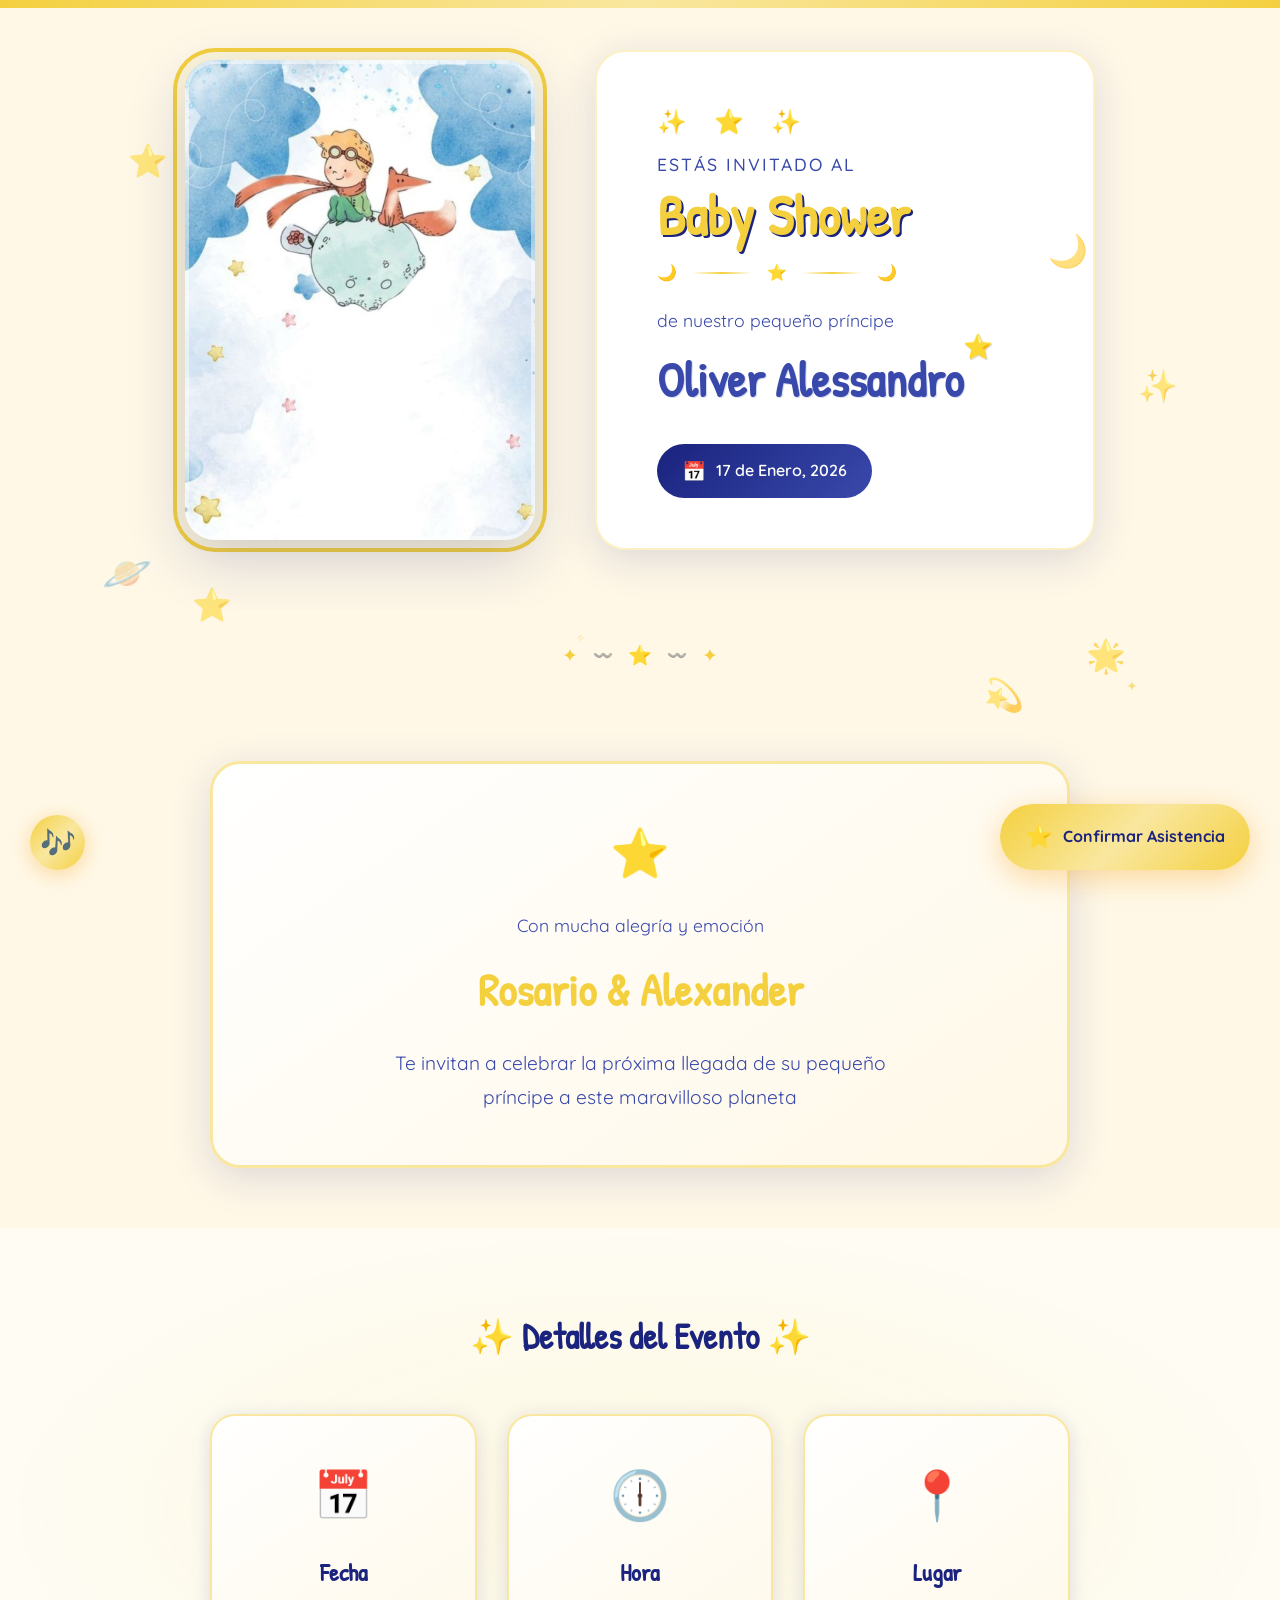
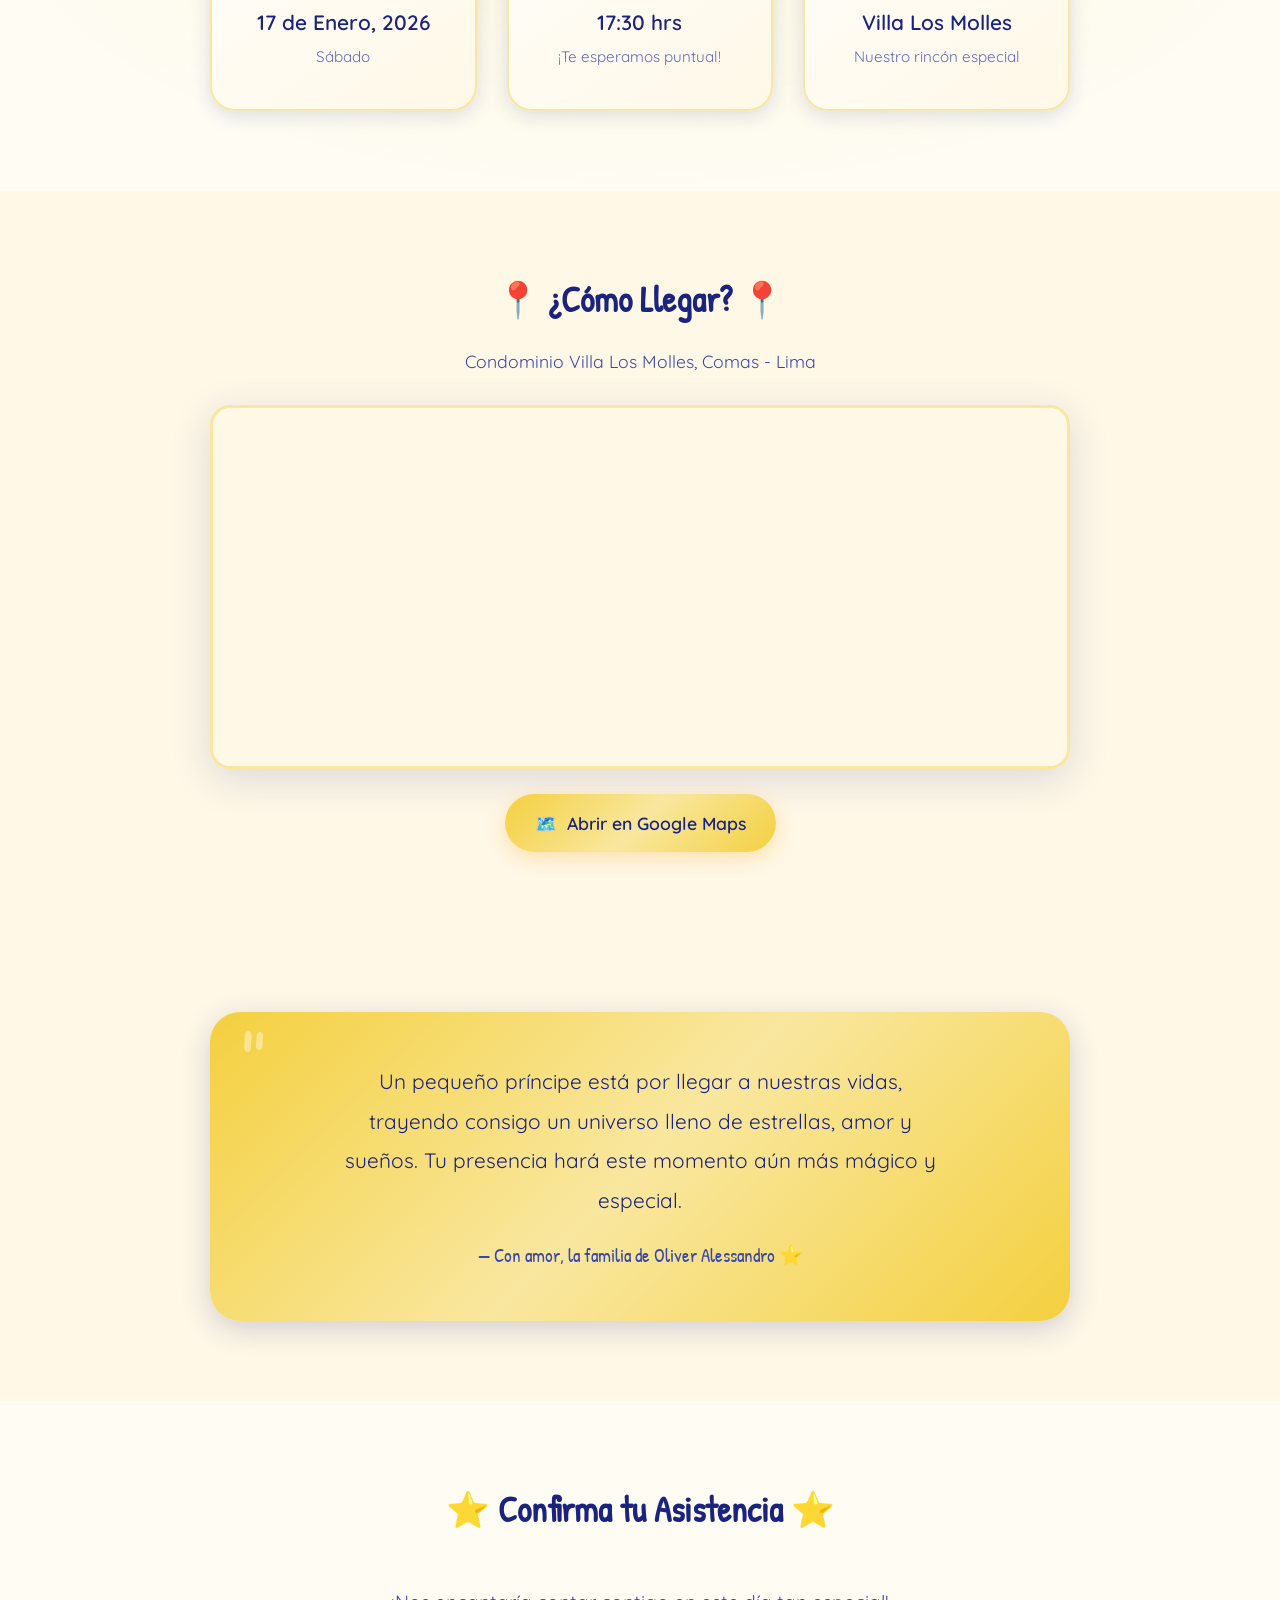
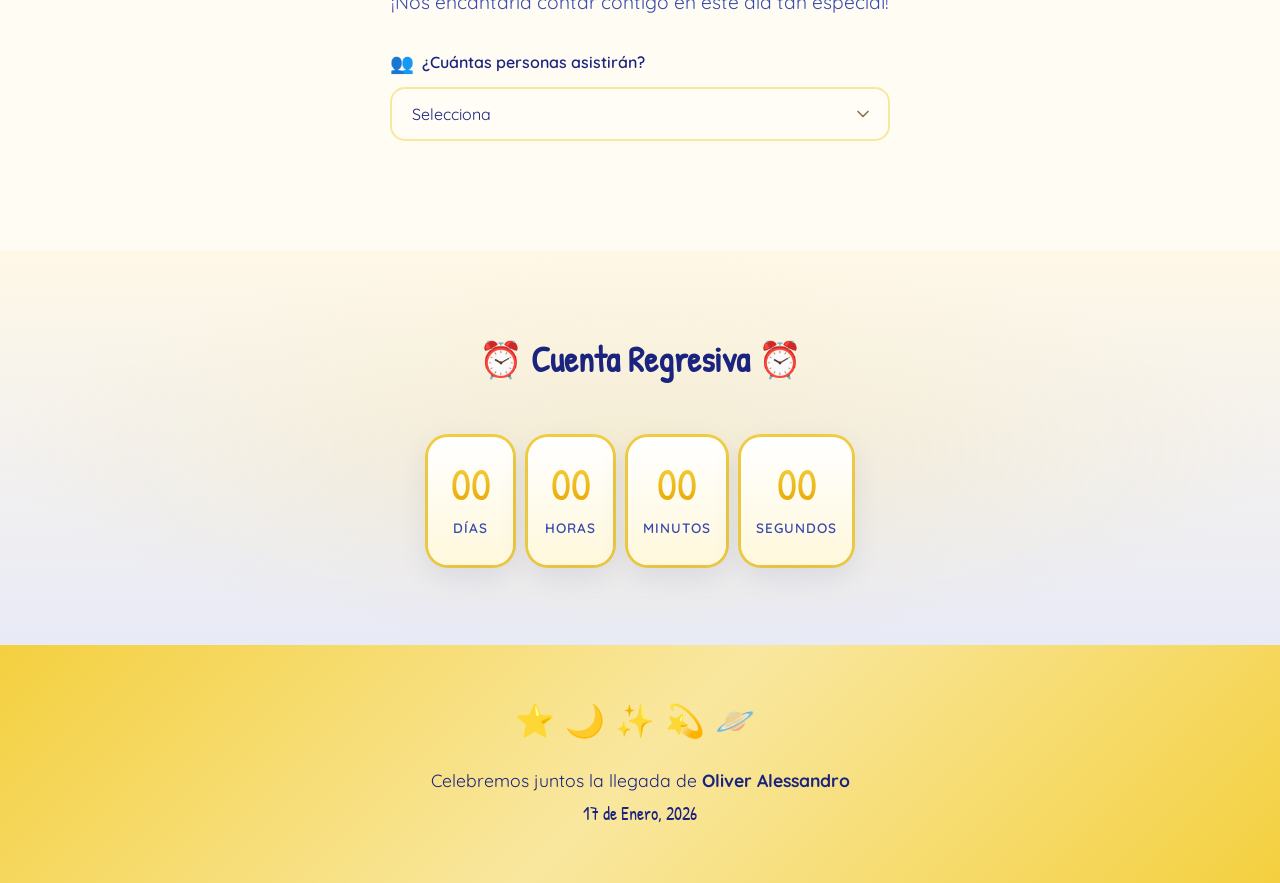
==== index.html @ 0c90150b "add" ====
<!DOCTYPE html>
<html lang="es">

<head>
    <meta charset="UTF-8">
    <meta name="viewport" content="width=device-width, initial-scale=1.0">
    <title>Baby Shower de Oliver Alessandro ⭐</title>
    <meta name="description"
        content="Invitación al Baby Shower de Oliver Alessandro - Celebremos juntos la llegada de nuestro pequeño príncipe">
    <link rel="preconnect" href="https://fonts.googleapis.com">
    <link rel="preconnect" href="https://fonts.gstatic.com" crossorigin>
    <link
        href="https://fonts.googleapis.com/css2?family=Patrick+Hand&family=Quicksand:wght@400;500;600;700&display=swap"
        rel="stylesheet">
    <link rel="stylesheet" href="styles.css">
</head>

<body>
    <!-- Animated Stars Background -->
    <div class="stars-background">
        <div class="star star-1">✦</div>
        <div class="star star-2">✧</div>
        <div class="star star-3">✦</div>
        <div class="star star-4">★</div>
        <div class="star star-5">✦</div>
        <div class="star star-6">✧</div>
        <div class="star star-7">★</div>
        <div class="star star-8">✦</div>
        <div class="star star-9">✧</div>
        <div class="star star-10">★</div>
        <div class="star star-11">✦</div>
        <div class="star star-12">✧</div>
    </div>

    <!-- Floating Elements -->
    <div class="floating-elements">
        <div class="bee bee-1">⭐</div>
        <div class="bee bee-2">✨</div>
        <div class="bee bee-3">⭐</div>
        <div class="honey-pot honey-1">🌙</div>
        <div class="honey-pot honey-2">💫</div>
        <div class="balloon balloon-1">🪐</div>
        <div class="balloon balloon-2">🌟</div>
    </div>

    <!-- Floating RSVP Button -->
    <a href="#rsvp" class="floating-rsvp-btn" id="floating-rsvp-btn">
        <span class="floating-btn-icon">⭐</span>
        <span class="floating-btn-text">Confirmar Asistencia</span>
    </a>

    <!-- Hidden YouTube Player (only audio) -->
    <div id="youtube-player-container"
        style="position: absolute; top: -9999px; left: -9999px; width: 1px; height: 1px; overflow: hidden;">
        <div id="youtube-player"></div>
    </div>

    <!-- Music Toggle Button -->
    <button class="music-toggle-btn" id="music-toggle-btn" title="Activar música">
        <span class="music-icon" id="music-icon">🎶</span>
    </button>

    <!-- Hero Section -->
    <section class="hero">
        <div class="hero-wrapper">
            <!-- Image Card -->
            <div class="hero-image-card">
                <img src="images/principito.jpg" alt="El Principito" class="hero-image">
                <div class="image-frame"></div>
            </div>

            <!-- Content Card -->
            <div class="hero-content-card">
                <div class="stars-decoration">✨ ⭐ ✨</div>
                <p class="subtitle animate-fade-in">Estás invitado al</p>
                <h1 class="title animate-bounce-in">Baby Shower</h1>
                <div class="divider-stars">
                    <span>🌙</span>
                    <span class="divider-line"></span>
                    <span>⭐</span>
                    <span class="divider-line"></span>
                    <span>🌙</span>
                </div>
                <p class="baby-name animate-fade-in-delay">de nuestro pequeño príncipe</p>
                <h2 class="name animate-scale-in">Oliver Alessandro</h2>
                <div class="hero-date">
                    <span class="date-icon">📅</span>
                    <span>17 de Enero, 2026</span>
                </div>
            </div>
        </div>
    </section>

    <!-- Section Divider -->
    <div class="section-divider">
        <span class="divider-star">✦</span>
        <span class="divider-wave">〰️</span>
        <span class="divider-star">⭐</span>
        <span class="divider-wave">〰️</span>
        <span class="divider-star">✦</span>
    </div>

    <!-- Parents Section -->
    <section class="parents-section">
        <div class="container">
            <div class="parents-card">
                <div class="heart-decoration">⭐</div>
                <p class="parents-intro">Con mucha alegría y emoción</p>
                <h3 class="parents-names">Rosario & Alexander</h3>
                <p class="parents-message">Te invitan a celebrar la próxima llegada de su pequeño príncipe a este
                    maravilloso planeta</p>
            </div>
        </div>
    </section>

    <!-- Event Details -->
    <section class="details-section">
        <div class="container">
            <h3 class="section-title">✨ Detalles del Evento ✨</h3>

            <div class="details-grid">
                <div class="detail-card">
                    <div class="detail-icon">📅</div>
                    <h4>Fecha</h4>
                    <p class="detail-main">17 de Enero, 2026</p>
                    <p class="detail-sub">Sábado</p>
                </div>

                <div class="detail-card">
                    <div class="detail-icon">🕕</div>
                    <h4>Hora</h4>
                    <p class="detail-main">17:30 hrs</p>
                    <p class="detail-sub">¡Te esperamos puntual!</p>
                </div>

                <div class="detail-card">
                    <div class="detail-icon">📍</div>
                    <h4>Lugar</h4>
                    <p class="detail-main">Villa Los Molles</p>
                    <p class="detail-sub">Nuestro rincón especial</p>
                </div>
            </div>
        </div>
    </section>

    <!-- Map Section -->
    <section class="map-section">
        <div class="container">
            <h3 class="section-title">📍 ¿Cómo Llegar? 📍</h3>
            <p class="map-description">Condominio Villa Los Molles, Comas - Lima</p>

            <div class="map-container">
                <iframe
                    src="https://www.google.com/maps/embed?pb=!1m18!1m12!1m3!1d3903.6247884452537!2d-77.0593746!3d-11.9311794!2m3!1f0!2f0!3f0!3m2!1i1024!2i768!4f13.1!3m3!1m2!1s0x9105d1caf5147409%3A0xd71209c2b286b2a0!2sCondominios%20Villa%20Los%20Molles!5e0!3m2!1ses!2spe!4v1765329430907!5m2!1ses!2spe"
                    width="100%" height="350" style="border:0; border-radius: 20px;" allowfullscreen="" loading="lazy"
                    referrerpolicy="no-referrer-when-downgrade">
                </iframe>
            </div>

            <a href="https://maps.app.goo.gl/wxw7GbmUBWxivRwc8" target="_blank" class="map-btn">
                <span>🗺️</span> Abrir en Google Maps
            </a>
        </div>
    </section>

    <!-- Message Section -->
    <section class="message-section">
        <div class="container">
            <div class="message-card">
                <div class="quote-mark">"</div>
                <p class="message-text">
                    Un pequeño príncipe está por llegar a nuestras vidas,
                    trayendo consigo un universo lleno de estrellas, amor y sueños.
                    Tu presencia hará este momento aún más mágico y especial.
                </p>
                <p class="message-signature">— Con amor, la familia de Oliver Alessandro ⭐</p>
            </div>
        </div>
    </section>

    <!-- RSVP Section -->
    <section class="rsvp-section" id="rsvp">
        <div class="container">
            <h3 class="section-title">⭐ Confirma tu Asistencia ⭐</h3>
            <p class="rsvp-text">¡Nos encantaría contar contigo en este día tan especial!</p>

            <!-- RSVP Form -->
            <form id="rsvp-form" class="rsvp-form">
                <!-- Step 1: Select number of guests -->
                <div id="step-1" class="form-step">
                    <div class="form-group">
                        <label for="guest-count">
                            <span class="label-icon">👥</span>
                            ¿Cuántas personas asistirán?
                        </label>
                        <select id="guest-count" name="invitados" required>
                            <option value="">Selecciona</option>
                            <option value="1">1 persona</option>
                            <option value="2">2 personas</option>
                            <option value="3">3 personas</option>
                            <option value="4">4 personas</option>
                            <option value="5">5 personas</option>
                        </select>
                    </div>
                </div>

                <!-- Step 2: Guest details (generated dynamically) -->
                <div id="step-2" class="form-step" style="display: none;">
                    <div class="guests-header">
                        <span class="label-icon">📝</span>
                        <span>Datos de los invitados</span>
                    </div>
                    <div id="guests-container" class="guests-container">
                        <!-- Guest rows will be generated here -->
                    </div>

                    <div class="form-group phone-general">
                        <label for="guest-phone">
                            <span class="label-icon">📱</span>
                            Teléfono de contacto
                        </label>
                        <input type="tel" id="guest-phone" name="telefono" placeholder="987 654 321" required>
                    </div>
                </div>

                <button type="submit" class="submit-btn" id="submit-btn" style="display: none;">
                    <span class="btn-icon">⭐</span>
                    Confirmar Asistencia
                </button>

                <div id="form-message" class="form-message"></div>

                <!-- Calendar Download Button (hidden initially) -->
                <div id="calendar-section" class="calendar-section" style="display: none;">
                    <p class="calendar-text">📅 ¡Añade el evento a tu calendario!</p>
                    <div class="calendar-buttons">
                        <a href="https://calendar.google.com/calendar/render?action=TEMPLATE&text=Baby%20Shower%20de%20Oliver%20Alessandro&dates=20260117T173000/20260117T213000&details=No%20olvides%20el%20Baby%20Shower%20de%20Oliver%20Alessandro!&location=Condominios%20Villa%20Los%20Molles%2C%20Comas%2C%20Lima"
                            target="_blank" class="calendar-btn google-cal-btn">
                            <span>📱</span> Agregar a Google Calendar
                        </a>
                        <button type="button" class="calendar-btn download-ics-btn" id="download-calendar-btn">
                            <span>🗓️</span> Descargar .ics (iPhone/Outlook)
                        </button>
                    </div>
                </div>
            </form>
        </div>
    </section>

    <!-- Countdown Section -->
    <section class="countdown-section">
        <div class="container">
            <h3 class="section-title">⏰ Cuenta Regresiva ⏰</h3>
            <div class="countdown" id="countdown">
                <div class="countdown-item">
                    <span class="countdown-number" id="days">00</span>
                    <span class="countdown-label">Días</span>
                </div>
                <div class="countdown-item">
                    <span class="countdown-number" id="hours">00</span>
                    <span class="countdown-label">Horas</span>
                </div>
                <div class="countdown-item">
                    <span class="countdown-number" id="minutes">00</span>
                    <span class="countdown-label">Minutos</span>
                </div>
                <div class="countdown-item">
                    <span class="countdown-number" id="seconds">00</span>
                    <span class="countdown-label">Segundos</span>
                </div>
            </div>
        </div>
    </section>

    <!-- Footer -->
    <footer class="footer">
        <div class="footer-decoration">⭐🌙✨💫🪐</div>
        <p>Celebremos juntos la llegada de <strong>Oliver Alessandro</strong></p>
        <p class="footer-date">17 de Enero, 2026</p>
    </footer>

    <script src="script.js"></script>
</body>

</html>
---- styles.css ----
/* ===== CSS Variables - The Little Prince Theme ===== */
:root {
    /* Primary Colors - Starry Night & Gold */
    --star-gold: #F4D03F;
    --star-light: #F9E79F;
    --night-blue: #1A237E;
    --prince-blue: #3949AB;
    --sky-blue: #5C6BC0;
    --rose-pink: #E91E63;

    /* Background & Neutral Colors */
    --cream: #FFF8E7;
    --cream-light: #FFFDF5;
    --warm-white: #FEFCF3;
    --night-dark: #0D1442;
    --soft-navy: #283593;

    /* Text Colors */
    --text-dark: #1A237E;
    --text-soft: #3949AB;
    --text-light: #5C6BC0;

    /* Gradients */
    --starry-gradient: linear-gradient(135deg, #F4D03F 0%, #F9E79F 50%, #F4D03F 100%);
    --night-gradient: linear-gradient(180deg, #1A237E 0%, #283593 50%, #3949AB 100%);
    --card-gradient: linear-gradient(145deg, #FFFFFF 0%, #FFF8E7 100%);

    /* Shadows */
    --shadow-soft: 0 4px 20px rgba(26, 35, 126, 0.15);
    --shadow-medium: 0 8px 30px rgba(26, 35, 126, 0.2);
    --shadow-card: 0 10px 40px rgba(26, 35, 126, 0.15);

    /* Fonts */
    --font-display: 'Patrick Hand', cursive;
    --font-body: 'Quicksand', sans-serif;
}

/* ===== Reset & Base ===== */
* {
    margin: 0;
    padding: 0;
    box-sizing: border-box;
}

html {
    scroll-behavior: smooth;
    background: #FFF8E7;
    overscroll-behavior: none;
}

body {
    font-family: var(--font-body);
    background: #FFF8E7;
    color: var(--text-dark);
    line-height: 1.6;
    overflow-x: hidden;
    margin: 0;
    padding: 0;
    min-height: 100vh;
}

.container {
    max-width: 900px;
    margin: 0 auto;
    padding: 0 20px;
}

/* ===== Animated Stars Background ===== */
.stars-background {
    position: fixed;
    top: 0;
    left: 0;
    width: 100%;
    height: 100%;
    pointer-events: none;
    z-index: 0;
    overflow: hidden;
}

.star {
    position: absolute;
    color: var(--star-gold);
    opacity: 0.6;
    animation: twinkle 3s ease-in-out infinite;
}

.star-1 {
    top: 5%;
    left: 10%;
    font-size: 1rem;
    animation-delay: 0s;
}

.star-2 {
    top: 15%;
    left: 85%;
    font-size: 0.8rem;
    animation-delay: 0.5s;
}

.star-3 {
    top: 25%;
    left: 5%;
    font-size: 1.2rem;
    animation-delay: 1s;
}

.star-4 {
    top: 35%;
    left: 92%;
    font-size: 0.9rem;
    animation-delay: 1.5s;
}

.star-5 {
    top: 45%;
    left: 3%;
    font-size: 1rem;
    animation-delay: 2s;
}

.star-6 {
    top: 55%;
    left: 95%;
    font-size: 0.7rem;
    animation-delay: 0.3s;
}

.star-7 {
    top: 65%;
    left: 8%;
    font-size: 1.1rem;
    animation-delay: 0.8s;
}

.star-8 {
    top: 75%;
    left: 88%;
    font-size: 0.9rem;
    animation-delay: 1.2s;
}

.star-9 {
    top: 82%;
    left: 12%;
    font-size: 0.8rem;
    animation-delay: 1.7s;
}

.star-10 {
    top: 90%;
    left: 90%;
    font-size: 1rem;
    animation-delay: 2.2s;
}

.star-11 {
    top: 20%;
    left: 50%;
    font-size: 0.6rem;
    animation-delay: 0.7s;
}

.star-12 {
    top: 70%;
    left: 45%;
    font-size: 0.7rem;
    animation-delay: 1.4s;
}

@keyframes twinkle {

    0%,
    100% {
        opacity: 0.3;
        transform: scale(1);
    }

    50% {
        opacity: 1;
        transform: scale(1.3);
    }
}

/* ===== Section Dividers ===== */
.section-divider {
    display: flex;
    align-items: center;
    justify-content: center;
    gap: 15px;
    padding: 30px 0;
    background: #FFF8E7;
}

.divider-star {
    color: var(--star-gold);
    font-size: 1.2rem;
    animation: pulse 2s ease-in-out infinite;
}

.divider-wave {
    color: var(--sky-light);
    font-size: 1rem;
    opacity: 0.5;
}

/* ===== Floating Elements ===== */
.floating-elements {
    position: fixed;
    top: 0;
    left: 0;
    width: 100%;
    height: 100%;
    pointer-events: none;
    z-index: 1;
    overflow: hidden;
}

/* ===== Floating RSVP Button ===== */
.floating-rsvp-btn {
    position: fixed;
    bottom: 30px;
    right: 30px;
    display: flex;
    align-items: center;
    gap: 10px;
    background: var(--starry-gradient);
    color: var(--text-dark);
    padding: 15px 25px;
    border-radius: 50px;
    font-family: var(--font-body);
    font-size: 1rem;
    font-weight: 700;
    text-decoration: none;
    box-shadow: 0 8px 30px rgba(245, 166, 35, 0.4);
    z-index: 1000;
    transition: all 0.4s cubic-bezier(0.175, 0.885, 0.32, 1.275);
    animation: pulse-btn 2s ease-in-out infinite;
}

.floating-rsvp-btn:hover {
    transform: scale(1.05);
    box-shadow: 0 12px 40px rgba(245, 166, 35, 0.5);
}

.floating-rsvp-btn.hidden {
    opacity: 0;
    transform: translateY(100px);
    pointer-events: none;
}

.floating-btn-icon {
    font-size: 1.4rem;
    animation: wiggle-icon 2s ease-in-out infinite;
}

.floating-btn-text {
    white-space: nowrap;
}

@keyframes pulse-btn {

    0%,
    100% {
        box-shadow: 0 8px 30px rgba(245, 166, 35, 0.4);
    }

    50% {
        box-shadow: 0 8px 40px rgba(245, 166, 35, 0.6), 0 0 20px rgba(255, 217, 61, 0.3);
    }
}

@keyframes wiggle-icon {

    0%,
    100% {
        transform: rotate(-10deg);
    }

    50% {
        transform: rotate(10deg);
    }
}

@media (max-width: 480px) {
    .floating-rsvp-btn {
        bottom: 20px;
        right: 20px;
        padding: 12px 20px;
        font-size: 0.9rem;
    }

    .floating-btn-icon {
        font-size: 1.2rem;
    }
}

/* ===== Spotify Embedded Player ===== */
.spotify-container {
    position: fixed;
    bottom: 95px;
    left: 30px;
    z-index: 999;
    border-radius: 12px;
    overflow: hidden;
    box-shadow: 0 8px 30px rgba(0, 0, 0, 0.3);
    opacity: 0;
    transform: translateY(20px) scale(0.9);
    pointer-events: none;
    transition: all 0.3s cubic-bezier(0.175, 0.885, 0.32, 1.275);
}

.spotify-container.visible {
    opacity: 1;
    transform: translateY(0) scale(1);
    pointer-events: auto;
}

.spotify-container iframe {
    display: block;
    border-radius: 12px;
}

@media (max-width: 480px) {
    .spotify-container {
        bottom: 75px;
        left: 20px;
    }

    .spotify-container iframe {
        width: 260px;
        height: 80px;
    }
}

/* ===== Music Toggle Button ===== */
.music-toggle-btn {
    position: fixed;
    bottom: 30px;
    left: 30px;
    width: 55px;
    height: 55px;
    border-radius: 50%;
    background: var(--starry-gradient);
    border: none;
    cursor: pointer;
    z-index: 1000;
    display: flex;
    align-items: center;
    justify-content: center;
    box-shadow: 0 4px 20px rgba(245, 166, 35, 0.4);
    transition: all 0.3s ease;
}

.music-toggle-btn:hover {
    transform: scale(1.1);
    box-shadow: 0 6px 25px rgba(245, 166, 35, 0.5);
}

.music-toggle-btn.playing {
    animation: pulse-music 1s ease-in-out infinite;
}

.music-icon {
    font-size: 1.8rem;
}

@keyframes pulse-music {

    0%,
    100% {
        transform: scale(1);
    }

    50% {
        transform: scale(1.1);
    }
}

@media (max-width: 480px) {
    .music-toggle-btn {
        bottom: 20px;
        left: 20px;
        width: 45px;
        height: 45px;
    }

    .music-icon {
        font-size: 1.5rem;
    }
}

.bee,
.honey-pot,
.balloon {
    position: absolute;
    font-size: 2rem;
    opacity: 0.6;
    animation-timing-function: ease-in-out;
    animation-iteration-count: infinite;
}

.bee-1 {
    top: 15%;
    left: 10%;
    animation: float-bee 8s infinite;
}

.bee-2 {
    top: 40%;
    right: 8%;
    animation: float-bee 10s infinite 2s;
}

.bee-3 {
    bottom: 30%;
    left: 15%;
    animation: float-bee 12s infinite 4s;
}

.honey-1 {
    top: 25%;
    right: 15%;
    animation: float-gentle 6s infinite;
}

.honey-2 {
    bottom: 20%;
    right: 20%;
    animation: float-gentle 8s infinite 3s;
}

.balloon-1 {
    top: 60%;
    left: 8%;
    font-size: 2.5rem;
    animation: float-up 15s infinite;
}

.balloon-2 {
    top: 70%;
    right: 12%;
    font-size: 2rem;
    animation: float-up 18s infinite 5s;
}

@keyframes float-bee {

    0%,
    100% {
        transform: translate(0, 0) rotate(0deg);
    }

    25% {
        transform: translate(30px, -20px) rotate(10deg);
    }

    50% {
        transform: translate(60px, 0) rotate(0deg);
    }

    75% {
        transform: translate(30px, 20px) rotate(-10deg);
    }
}

@keyframes float-gentle {

    0%,
    100% {
        transform: translateY(0) rotate(-5deg);
    }

    50% {
        transform: translateY(-15px) rotate(5deg);
    }
}

@keyframes float-up {

    0%,
    100% {
        transform: translateY(0);
        opacity: 0.6;
    }

    50% {
        transform: translateY(-30px);
        opacity: 0.8;
    }
}

/* ===== Hero Section ===== */
.hero {
    min-height: auto;
    display: flex;
    flex-direction: column;
    align-items: center;
    justify-content: center;
    text-align: center;
    position: relative;
    background: #FFF8E7;
    padding: 50px 20px 60px;
    overflow: hidden;
}

.hero::before {
    content: '';
    position: absolute;
    top: 0;
    left: 0;
    right: 0;
    height: 8px;
    background: var(--starry-gradient);
}

.hero-wrapper {
    display: flex;
    flex-direction: column;
    align-items: center;
    gap: 40px;
    max-width: 1200px;
    width: 100%;
}

/* Image Card */
.hero-image-card {
    position: relative;
    width: 280px;
    height: 380px;
    border-radius: 30px;
    overflow: hidden;
    box-shadow:
        0 20px 60px rgba(26, 35, 126, 0.2),
        0 0 0 8px rgba(255, 255, 255, 0.8),
        0 0 0 12px var(--star-gold);
    animation: floatCard 4s ease-in-out infinite;
}

.hero-image {
    width: 100%;
    height: 100%;
    object-fit: cover;
    object-position: top center;
}

.image-frame {
    position: absolute;
    inset: 0;
    border: 4px solid rgba(255, 255, 255, 0.5);
    border-radius: 30px;
    pointer-events: none;
}

@keyframes floatCard {

    0%,
    100% {
        transform: translateY(0) rotate(-2deg);
    }

    50% {
        transform: translateY(-15px) rotate(2deg);
    }
}

/* Content Card */
.hero-content-card {
    background: rgba(255, 255, 255, 1);
    border-radius: 30px;
    padding: 40px 50px;
    box-shadow: var(--shadow-card);
    position: relative;
    max-width: 500px;
    border: 2px solid rgba(244, 208, 63, 0.3);
}

.stars-decoration {
    font-size: 1.5rem;
    margin-bottom: 10px;
    letter-spacing: 10px;
}

.divider-stars {
    display: flex;
    align-items: center;
    justify-content: center;
    gap: 15px;
    margin: 15px 0 20px;
}

.divider-line {
    width: 60px;
    height: 2px;
    background: linear-gradient(90deg, transparent, var(--star-gold), transparent);
}

.hero-date {
    display: inline-flex;
    align-items: center;
    gap: 10px;
    margin-top: 25px;
    padding: 12px 25px;
    background: linear-gradient(135deg, var(--night-blue) 0%, var(--prince-blue) 100%);
    color: white;
    border-radius: 50px;
    font-size: 1rem;
    font-weight: 600;
}

.date-icon {
    font-size: 1.2rem;
}

/* Scroll Indicator */
.scroll-indicator {
    position: absolute;
    bottom: 30px;
    left: 50%;
    transform: translateX(-50%);
    display: flex;
    flex-direction: column;
    align-items: center;
    gap: 8px;
    color: var(--text-light);
    font-size: 0.85rem;
    opacity: 0.7;
    animation: fadeInUp 1s ease 1s both;
}

.scroll-arrow {
    font-size: 1.5rem;
    animation: bounceDown 1.5s ease-in-out infinite;
}

@keyframes bounceDown {

    0%,
    100% {
        transform: translateY(0);
    }

    50% {
        transform: translateY(8px);
    }
}

@keyframes fadeInUp {
    from {
        opacity: 0;
        transform: translateX(-50%) translateY(20px);
    }

    to {
        opacity: 0.7;
        transform: translateX(-50%) translateY(0);
    }
}

/* Desktop layout */
@media (min-width: 900px) {
    .hero-wrapper {
        flex-direction: row;
        justify-content: center;
        gap: 60px;
    }

    .hero-image-card {
        width: 350px;
        height: 480px;
    }

    .hero-content-card {
        text-align: left;
        padding: 50px 60px;
    }

    .stars-decoration,
    .divider-stars {
        justify-content: flex-start;
    }
}

/* Mobile spacing fix */
@media (max-width: 899px) {
    .hero {
        padding: 40px 15px 50px;
    }

    .hero-wrapper {
        gap: 30px;
    }

    .hero-image-card {
        width: 240px;
        height: 320px;
    }

    .hero-content-card {
        padding: 30px 25px;
    }

    .parents-section {
        padding: 50px 15px;
    }
}

.subtitle {
    font-family: var(--font-body);
    font-size: 1.1rem;
    color: var(--text-soft);
    margin-bottom: 5px;
    font-weight: 500;
    letter-spacing: 2px;
    text-transform: uppercase;
}

.title {
    font-family: var(--font-display);
    font-size: 3.5rem;
    color: var(--star-gold);
    text-shadow: 2px 2px 0 var(--night-blue);
    margin-bottom: 10px;
    line-height: 1.1;
}

.baby-name {
    font-family: var(--font-body);
    font-size: 1.1rem;
    color: var(--text-soft);
    margin-bottom: 8px;
}

.name {
    font-family: var(--font-display);
    font-size: 3rem;
    color: var(--prince-blue);
    text-shadow: 1px 1px 0 rgba(57, 73, 171, 0.2);
    position: relative;
    display: inline-block;
}

.name::after {
    content: '⭐';
    position: absolute;
    top: -15px;
    right: -30px;
    font-size: 1.5rem;
    animation: wiggle 3s ease-in-out infinite;
}

@keyframes wiggle {

    0%,
    100% {
        transform: rotate(-5deg);
    }

    50% {
        transform: rotate(5deg);
    }
}

/* ===== Animations ===== */
.animate-fade-in {
    animation: fadeIn 1s ease-out forwards;
}

.animate-fade-in-delay {
    animation: fadeIn 1s ease-out 0.3s forwards;
    opacity: 0;
}

.animate-bounce-in {
    animation: bounceIn 1s ease-out forwards;
}

.animate-scale-in {
    animation: scaleIn 0.8s ease-out 0.5s forwards;
    opacity: 0;
    transform: scale(0.5);
}

@keyframes fadeIn {
    from {
        opacity: 0;
        transform: translateY(20px);
    }

    to {
        opacity: 1;
        transform: translateY(0);
    }
}

@keyframes bounceIn {
    0% {
        opacity: 0;
        transform: scale(0.3);
    }

    50% {
        transform: scale(1.05);
    }

    70% {
        transform: scale(0.9);
    }

    100% {
        opacity: 1;
        transform: scale(1);
    }
}

@keyframes scaleIn {
    from {
        opacity: 0;
        transform: scale(0.5);
    }

    to {
        opacity: 1;
        transform: scale(1);
    }
}

/* ===== Parents Section ===== */
.parents-section {
    padding: 60px 20px;
    background: #FFF8E7;
    position: relative;
}

.parents-card {
    background: var(--card-gradient);
    border-radius: 30px;
    padding: 50px 40px;
    text-align: center;
    box-shadow: var(--shadow-card);
    position: relative;
    border: 3px solid var(--star-light);
}

.heart-decoration {
    font-size: 3rem;
    margin-bottom: 20px;
    animation: pulse 2s ease-in-out infinite;
}

@keyframes pulse {

    0%,
    100% {
        transform: scale(1);
    }

    50% {
        transform: scale(1.1);
    }
}

.parents-intro {
    font-size: 1.1rem;
    color: var(--text-soft);
    margin-bottom: 15px;
}

.parents-names {
    font-family: var(--font-display);
    font-size: 2.8rem;
    color: var(--star-gold);
    margin-bottom: 20px;
}

.parents-message {
    font-size: 1.2rem;
    color: var(--text-soft);
    line-height: 1.8;
    max-width: 500px;
    margin: 0 auto;
}

/* ===== Details Section ===== */
.details-section {
    padding: 80px 20px;
    background:
        radial-gradient(ellipse at center, rgba(255, 217, 61, 0.1) 0%, transparent 70%),
        var(--warm-white);
}

.section-title {
    font-family: var(--font-display);
    font-size: 2.2rem;
    color: var(--text-dark);
    text-align: center;
    margin-bottom: 50px;
}

.details-grid {
    display: grid;
    grid-template-columns: repeat(auto-fit, minmax(250px, 1fr));
    gap: 30px;
}

.detail-card {
    background: var(--card-gradient);
    border-radius: 25px;
    padding: 40px 30px;
    text-align: center;
    box-shadow: var(--shadow-soft);
    border: 2px solid var(--star-light);
    transition: transform 0.3s ease, box-shadow 0.3s ease;
}

.detail-card:hover {
    transform: translateY(-5px);
    box-shadow: var(--shadow-medium);
}

.detail-icon {
    font-size: 3rem;
    margin-bottom: 20px;
}

.detail-card h4 {
    font-family: var(--font-display);
    font-size: 1.5rem;
    color: var(--night-blue);
    margin-bottom: 15px;
}

.detail-main {
    font-size: 1.3rem;
    font-weight: 600;
    color: var(--text-dark);
    margin-bottom: 5px;
}

.detail-sub {
    font-size: 0.95rem;
    color: var(--text-light);
}

/* ===== Map Section ===== */
.map-section {
    padding: 80px 20px;
    background: var(--cream);
}

.map-description {
    text-align: center;
    font-size: 1.1rem;
    color: var(--text-soft);
    margin-top: -30px;
    margin-bottom: 30px;
}

.map-container {
    border-radius: 20px;
    overflow: hidden;
    box-shadow: var(--shadow-card);
    border: 3px solid var(--star-light);
}

.map-btn {
    display: inline-flex;
    align-items: center;
    gap: 10px;
    margin-top: 25px;
    padding: 15px 30px;
    background: var(--starry-gradient);
    color: var(--text-dark);
    text-decoration: none;
    border-radius: 50px;
    font-family: var(--font-body);
    font-size: 1.1rem;
    font-weight: 600;
    box-shadow: 0 6px 20px rgba(245, 166, 35, 0.3);
    transition: all 0.3s ease;
}

.map-btn:hover {
    transform: translateY(-3px);
    box-shadow: 0 8px 25px rgba(245, 166, 35, 0.4);
}

.map-section .container {
    text-align: center;
}

/* ===== Message Section ===== */
.message-section {
    padding: 80px 20px;
    background: var(--cream);
}

.message-card {
    background: var(--starry-gradient);
    border-radius: 30px;
    padding: 50px 40px;
    text-align: center;
    position: relative;
    box-shadow: var(--shadow-medium);
}

.quote-mark {
    font-family: var(--font-display);
    font-size: 6rem;
    color: rgba(255, 255, 255, 0.4);
    position: absolute;
    top: 10px;
    left: 30px;
    line-height: 1;
}

.message-text {
    font-size: 1.3rem;
    color: var(--text-dark);
    line-height: 1.9;
    max-width: 600px;
    margin: 0 auto 20px;
    position: relative;
    z-index: 1;
}

.message-signature {
    font-family: var(--font-display);
    font-size: 1.2rem;
    color: var(--text-soft);
}

/* ===== Quote Section (Little Prince) ===== */
.quote-section {
    padding: 60px 20px;
    background: linear-gradient(180deg, var(--cream-light) 0%, #E8EAF6 100%);
    text-align: center;
}

.little-prince-quote {
    max-width: 700px;
    margin: 0 auto;
    padding: 40px;
    background: white;
    border-radius: 30px;
    box-shadow: var(--shadow-card);
    position: relative;
}

.quote-icon {
    font-size: 4rem;
    margin-bottom: 20px;
}

.little-prince-quote blockquote {
    font-family: var(--font-display);
    font-size: 1.8rem;
    color: var(--prince-blue);
    font-style: italic;
    line-height: 1.6;
    margin-bottom: 20px;
}

.quote-author {
    font-size: 1rem;
    color: var(--text-light);
}

/* ===== Dress Code Section ===== */
.dresscode-section {
    padding: 80px 20px;
    background: var(--warm-white);
    text-align: center;
}

.dresscode-content {
    display: flex;
    justify-content: center;
    gap: 30px;
    flex-wrap: wrap;
    margin-top: 40px;
}

.dresscode-card {
    background: white;
    border-radius: 25px;
    padding: 35px 40px;
    box-shadow: var(--shadow-soft);
    flex: 1;
    min-width: 250px;
    max-width: 350px;
    transition: transform 0.3s ease;
}

.dresscode-card:hover {
    transform: translateY(-5px);
}

.dresscode-icon {
    font-size: 3rem;
    margin-bottom: 15px;
}

.dresscode-card h4 {
    font-family: var(--font-display);
    font-size: 1.5rem;
    color: var(--text-dark);
    margin-bottom: 10px;
}

.dresscode-card p {
    color: var(--text-soft);
    font-size: 1rem;
}

.color-palette {
    display: flex;
    justify-content: center;
    gap: 12px;
    margin-top: 15px;
}

.color-swatch {
    width: 35px;
    height: 35px;
    border-radius: 50%;
    box-shadow: 0 2px 8px rgba(0, 0, 0, 0.15);
}

/* ===== Gifts Section ===== */
.gifts-section {
    padding: 80px 20px;
    background: linear-gradient(180deg, #E8EAF6 0%, var(--cream-light) 100%);
    text-align: center;
}

.gifts-intro {
    font-size: 1.1rem;
    color: var(--text-soft);
    margin-bottom: 40px;
}

.gifts-grid {
    display: grid;
    grid-template-columns: repeat(auto-fit, minmax(200px, 1fr));
    gap: 25px;
    max-width: 900px;
    margin: 0 auto;
}

.gift-card {
    background: white;
    border-radius: 20px;
    padding: 30px 25px;
    box-shadow: var(--shadow-soft);
    transition: all 0.3s ease;
    border: 2px solid transparent;
}

.gift-card:hover {
    transform: translateY(-5px);
    border-color: var(--star-gold);
    box-shadow: var(--shadow-medium);
}

.gift-icon {
    font-size: 2.5rem;
    margin-bottom: 15px;
}

.gift-card h4 {
    font-family: var(--font-display);
    font-size: 1.3rem;
    color: var(--text-dark);
    margin-bottom: 8px;
}

.gift-card p {
    color: var(--text-light);
    font-size: 0.95rem;
}

/* ===== RSVP Section ===== */
.rsvp-section {
    padding: 80px 20px;
    background: var(--warm-white);
    text-align: center;
}

.rsvp-text {
    font-size: 1.2rem;
    color: var(--text-soft);
    margin-bottom: 30px;
}

.whatsapp-btn {
    display: inline-flex;
    align-items: center;
    gap: 12px;
    background: linear-gradient(135deg, #25D366 0%, #128C7E 100%);
    color: white;
    padding: 18px 40px;
    border-radius: 50px;
    font-size: 1.2rem;
    font-weight: 600;
    text-decoration: none;
    box-shadow: 0 8px 25px rgba(37, 211, 102, 0.35);
    transition: all 0.3s ease;
}

.whatsapp-btn:hover {
    transform: translateY(-3px) scale(1.02);
    box-shadow: 0 12px 35px rgba(37, 211, 102, 0.45);
}

.whatsapp-icon {
    font-size: 1.5rem;
}

.rsvp-number {
    margin-top: 25px;
    font-size: 1rem;
    color: var(--text-light);
}

/* ===== RSVP Form Styles ===== */
.rsvp-form {
    max-width: 500px;
    margin: 0 auto 30px;
    text-align: left;
}

.form-step {
    animation: fadeIn 0.3s ease;
}

.guests-header {
    display: flex;
    align-items: center;
    gap: 10px;
    font-size: 1.1rem;
    font-weight: 600;
    color: var(--text-dark);
    margin-bottom: 15px;
    padding-bottom: 10px;
    border-bottom: 2px solid var(--star-light);
}

.guests-container {
    display: flex;
    flex-direction: column;
    gap: 15px;
    margin-bottom: 25px;
}

.guest-row {
    background: linear-gradient(135deg, rgba(244, 208, 63, 0.1) 0%, rgba(249, 231, 159, 0.15) 100%);
    border-radius: 15px;
    padding: 20px;
    border: 2px solid var(--star-light);
    animation: slideIn 0.3s ease;
}

.guest-row-header {
    display: flex;
    align-items: center;
    gap: 8px;
    font-weight: 600;
    color: var(--prince-blue);
    margin-bottom: 15px;
    font-size: 0.95rem;
}

.guest-row-fields {
    display: grid;
    grid-template-columns: 1fr 1fr;
    gap: 15px;
}

.guest-row-fields .form-group {
    margin-bottom: 0;
}

.guest-row-fields input {
    font-size: 0.95rem;
    padding: 12px 15px;
}

@keyframes slideIn {
    from {
        opacity: 0;
        transform: translateY(-10px);
    }

    to {
        opacity: 1;
        transform: translateY(0);
    }
}

@media (max-width: 480px) {
    .guest-row-fields {
        grid-template-columns: 1fr;
    }
}

.form-group {
    margin-bottom: 20px;
}

.form-group label {
    display: flex;
    align-items: center;
    gap: 8px;
    font-size: 1rem;
    font-weight: 600;
    color: var(--text-dark);
    margin-bottom: 8px;
}

.label-icon {
    font-size: 1.2rem;
}

.form-group input,
.form-group select,
.form-group textarea {
    width: 100%;
    padding: 15px 20px;
    font-family: var(--font-body);
    font-size: 1rem;
    border: 2px solid var(--star-light);
    border-radius: 15px;
    background: var(--cream-light);
    color: var(--text-dark);
    transition: all 0.3s ease;
    outline: none;
}

.form-group input:focus,
.form-group select:focus,
.form-group textarea:focus {
    border-color: var(--star-gold);
    box-shadow: 0 0 0 4px rgba(245, 166, 35, 0.15);
    background: white;
}

.form-group input::placeholder,
.form-group textarea::placeholder {
    color: var(--text-light);
}

.form-group select {
    cursor: pointer;
    appearance: none;
    background-image: url("data:image/svg+xml,%3Csvg xmlns='http://www.w3.org/2000/svg' width='24' height='24' viewBox='0 0 24 24' fill='none' stroke='%238B7355' stroke-width='2' stroke-linecap='round' stroke-linejoin='round'%3E%3Cpolyline points='6,9 12,15 18,9'%3E%3C/polyline%3E%3C/svg%3E");
    background-repeat: no-repeat;
    background-position: right 15px center;
    background-size: 20px;
    padding-right: 50px;
}

.form-group textarea {
    resize: vertical;
    min-height: 100px;
}

.form-row {
    display: grid;
    grid-template-columns: 1fr 1fr;
    gap: 20px;
    align-items: start;
}

.form-row .form-group {
    display: flex;
    flex-direction: column;
    height: 100%;
}

.form-row .form-group label {
    min-height: 50px;
    display: flex;
    align-items: flex-start;
}

@media (max-width: 600px) {
    .form-row {
        grid-template-columns: 1fr;
    }
}

.submit-btn {
    display: inline-flex;
    align-items: center;
    justify-content: center;
    gap: 10px;
    width: 100%;
    padding: 18px 30px;
    font-family: var(--font-body);
    font-size: 1.2rem;
    font-weight: 700;
    color: var(--text-dark);
    background: var(--starry-gradient);
    border: none;
    border-radius: 50px;
    cursor: pointer;
    box-shadow: 0 8px 25px rgba(245, 166, 35, 0.35);
    transition: all 0.3s ease;
}

.submit-btn:hover {
    transform: translateY(-3px);
    box-shadow: 0 12px 35px rgba(245, 166, 35, 0.45);
}

.submit-btn:active {
    transform: translateY(-1px);
}

.submit-btn:disabled {
    opacity: 0.7;
    cursor: not-allowed;
    transform: none;
}

.btn-icon {
    font-size: 1.4rem;
}

.form-message {
    margin-top: 20px;
    padding: 15px 20px;
    border-radius: 15px;
    font-size: 1rem;
    text-align: center;
    display: none;
}

.form-message.success {
    display: block;
    background: linear-gradient(135deg, #d4edda 0%, #c3e6cb 100%);
    color: #155724;
    border: 2px solid #28a745;
}

.form-message.error {
    display: block;
    background: linear-gradient(135deg, #f8d7da 0%, #f5c6cb 100%);
    color: #721c24;
    border: 2px solid #dc3545;
}

.form-message.loading {
    display: block;
    background: linear-gradient(135deg, #fff3cd 0%, #ffeeba 100%);
    color: #856404;
    border: 2px solid #ffc107;
}

.rsvp-divider {
    display: flex;
    align-items: center;
    margin: 30px 0;
    color: var(--text-light);
}

.rsvp-divider::before,
.rsvp-divider::after {
    content: '';
    flex: 1;
    height: 2px;
    background: linear-gradient(90deg, transparent, var(--star-light), transparent);
}

.rsvp-divider span {
    padding: 0 20px;
    font-size: 0.95rem;
}

/* ===== Calendar Section ===== */
.calendar-section {
    margin-top: 30px;
    padding: 25px;
    background: linear-gradient(135deg, rgba(244, 208, 63, 0.1) 0%, rgba(249, 231, 159, 0.2) 100%);
    border-radius: 20px;
    border: 2px dashed var(--star-gold);
    text-align: center;
}

.calendar-text {
    font-size: 1.1rem;
    color: var(--text-dark);
    margin-bottom: 15px;
}

.calendar-btn {
    display: inline-flex;
    align-items: center;
    gap: 10px;
    padding: 15px 30px;
    background: var(--night-gradient);
    color: white;
    border: none;
    border-radius: 50px;
    font-family: var(--font-body);
    font-size: 1rem;
    font-weight: 600;
    cursor: pointer;
    box-shadow: 0 6px 20px rgba(26, 35, 126, 0.3);
    transition: all 0.3s ease;
}

.calendar-btn:hover {
    transform: translateY(-3px);
    box-shadow: 0 8px 25px rgba(26, 35, 126, 0.4);
}

.calendar-buttons {
    display: flex;
    flex-direction: column;
    gap: 15px;
    align-items: center;
}

.google-cal-btn {
    background: linear-gradient(135deg, #4285F4 0%, #1a73e8 100%);
    text-decoration: none;
}

.download-ics-btn {
    background: linear-gradient(135deg, #34a853 0%, #2d8f47 100%);
}

@media (min-width: 500px) {
    .calendar-buttons {
        flex-direction: row;
        justify-content: center;
    }
}

/* ===== Countdown Section ===== */
.countdown-section {
    padding: 80px 20px;
    background:
        radial-gradient(ellipse at center, rgba(244, 208, 63, 0.15) 0%, transparent 70%),
        linear-gradient(180deg, #FFF8E7 0%, #E8EAF6 100%);
    text-align: center;
}

.countdown {
    display: flex;
    justify-content: center;
    gap: 15px;
    flex-wrap: wrap;
    margin-top: 30px;
}

.countdown-item {
    background: linear-gradient(180deg, #FFFFFF 0%, #FFF8DC 100%);
    border-radius: 20px;
    padding: 25px 15px;
    min-width: 85px;
    text-align: center;
    box-shadow:
        0 10px 30px rgba(26, 35, 126, 0.1),
        0 0 0 3px var(--star-gold);
    transition: transform 0.3s ease;
}

.countdown-item:hover {
    transform: translateY(-8px);
}

.countdown-number {
    display: block;
    font-family: var(--font-display);
    font-size: 2.8rem;
    background: linear-gradient(180deg, var(--star-gold) 0%, #E8A600 100%);
    -webkit-background-clip: text;
    -webkit-text-fill-color: transparent;
    background-clip: text;
    line-height: 1;
    margin-bottom: 8px;
    animation: countPulse 2s ease-in-out infinite;
}

@keyframes countPulse {

    0%,
    100% {
        transform: scale(1);
    }

    50% {
        transform: scale(1.05);
    }
}

.countdown-label {
    font-size: 0.85rem;
    color: var(--prince-blue);
    text-transform: uppercase;
    letter-spacing: 1px;
    font-weight: 600;
}

/* ===== Footer ===== */
.footer {
    padding: 50px 20px;
    background: var(--starry-gradient);
    text-align: center;
}

.footer-decoration {
    font-size: 2rem;
    margin-bottom: 20px;
    letter-spacing: 10px;
}

.footer p {
    font-size: 1.1rem;
    color: var(--text-dark);
    margin-bottom: 5px;
}

.footer-date {
    font-family: var(--font-display);
    font-size: 1.3rem;
    color: var(--text-soft);
}

/* ===== Responsive Design ===== */
@media (max-width: 768px) {
    .title {
        font-size: 3rem;
    }

    .name {
        font-size: 3.5rem;
    }

    .name::after {
        right: -30px;
        font-size: 1.5rem;
    }

    .pooh-decoration {
        font-size: 4rem;
    }

    .parents-names {
        font-size: 2.2rem;
    }

    .section-title {
        font-size: 1.8rem;
    }

    .message-text {
        font-size: 1.1rem;
    }

    .countdown-item {
        min-width: 80px;
        padding: 20px 15px;
    }

    .countdown-number {
        font-size: 2.5rem;
    }

    .bee,
    .honey-pot,
    .balloon {
        font-size: 1.5rem;
    }
}

@media (max-width: 480px) {
    .title {
        font-size: 2.5rem;
    }

    .name {
        font-size: 2.8rem;
    }

    .parents-card {
        padding: 35px 25px;
    }

    .detail-card {
        padding: 30px 20px;
    }

    .whatsapp-btn {
        padding: 15px 30px;
        font-size: 1rem;
    }
}

/* ===== Scroll Reveal Animation ===== */
.reveal {
    opacity: 0;
    transform: translateY(30px);
    transition: all 0.8s ease;
}

.reveal.active {
    opacity: 1;
    transform: translateY(0);
}
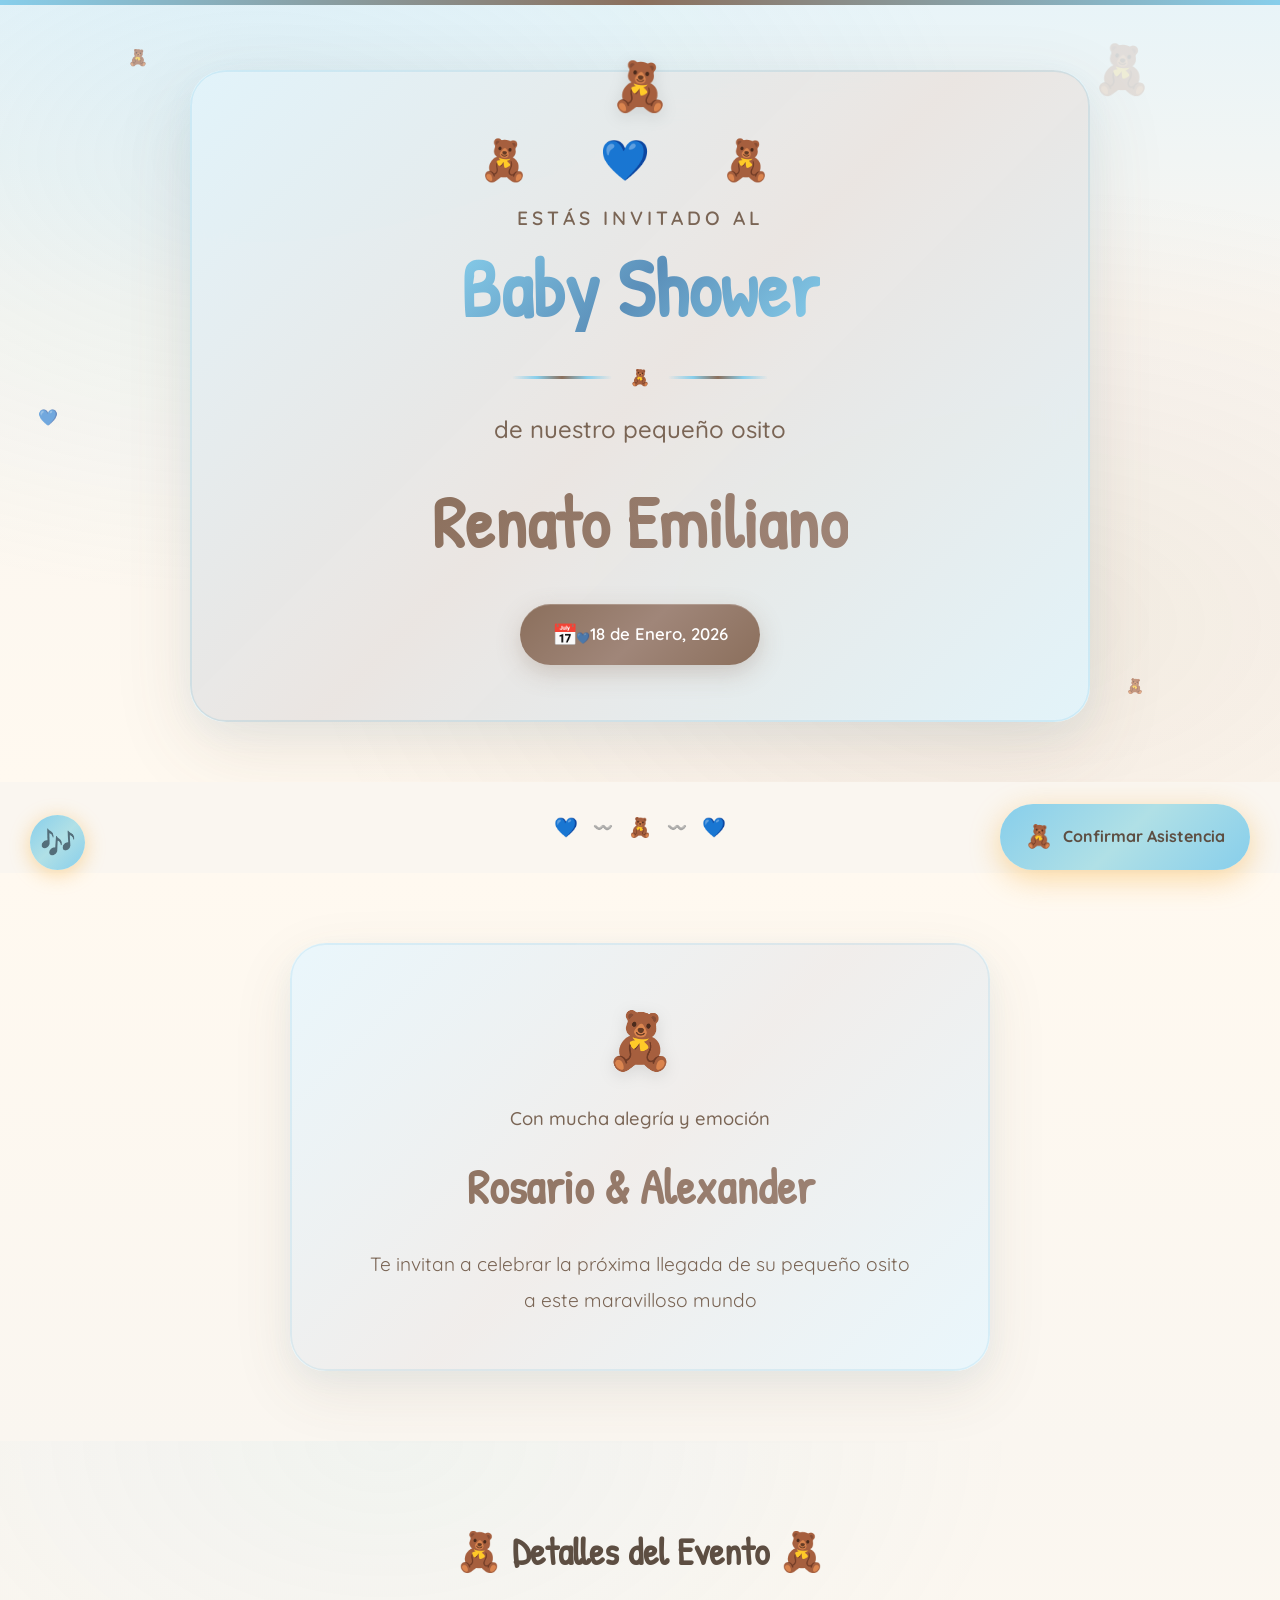
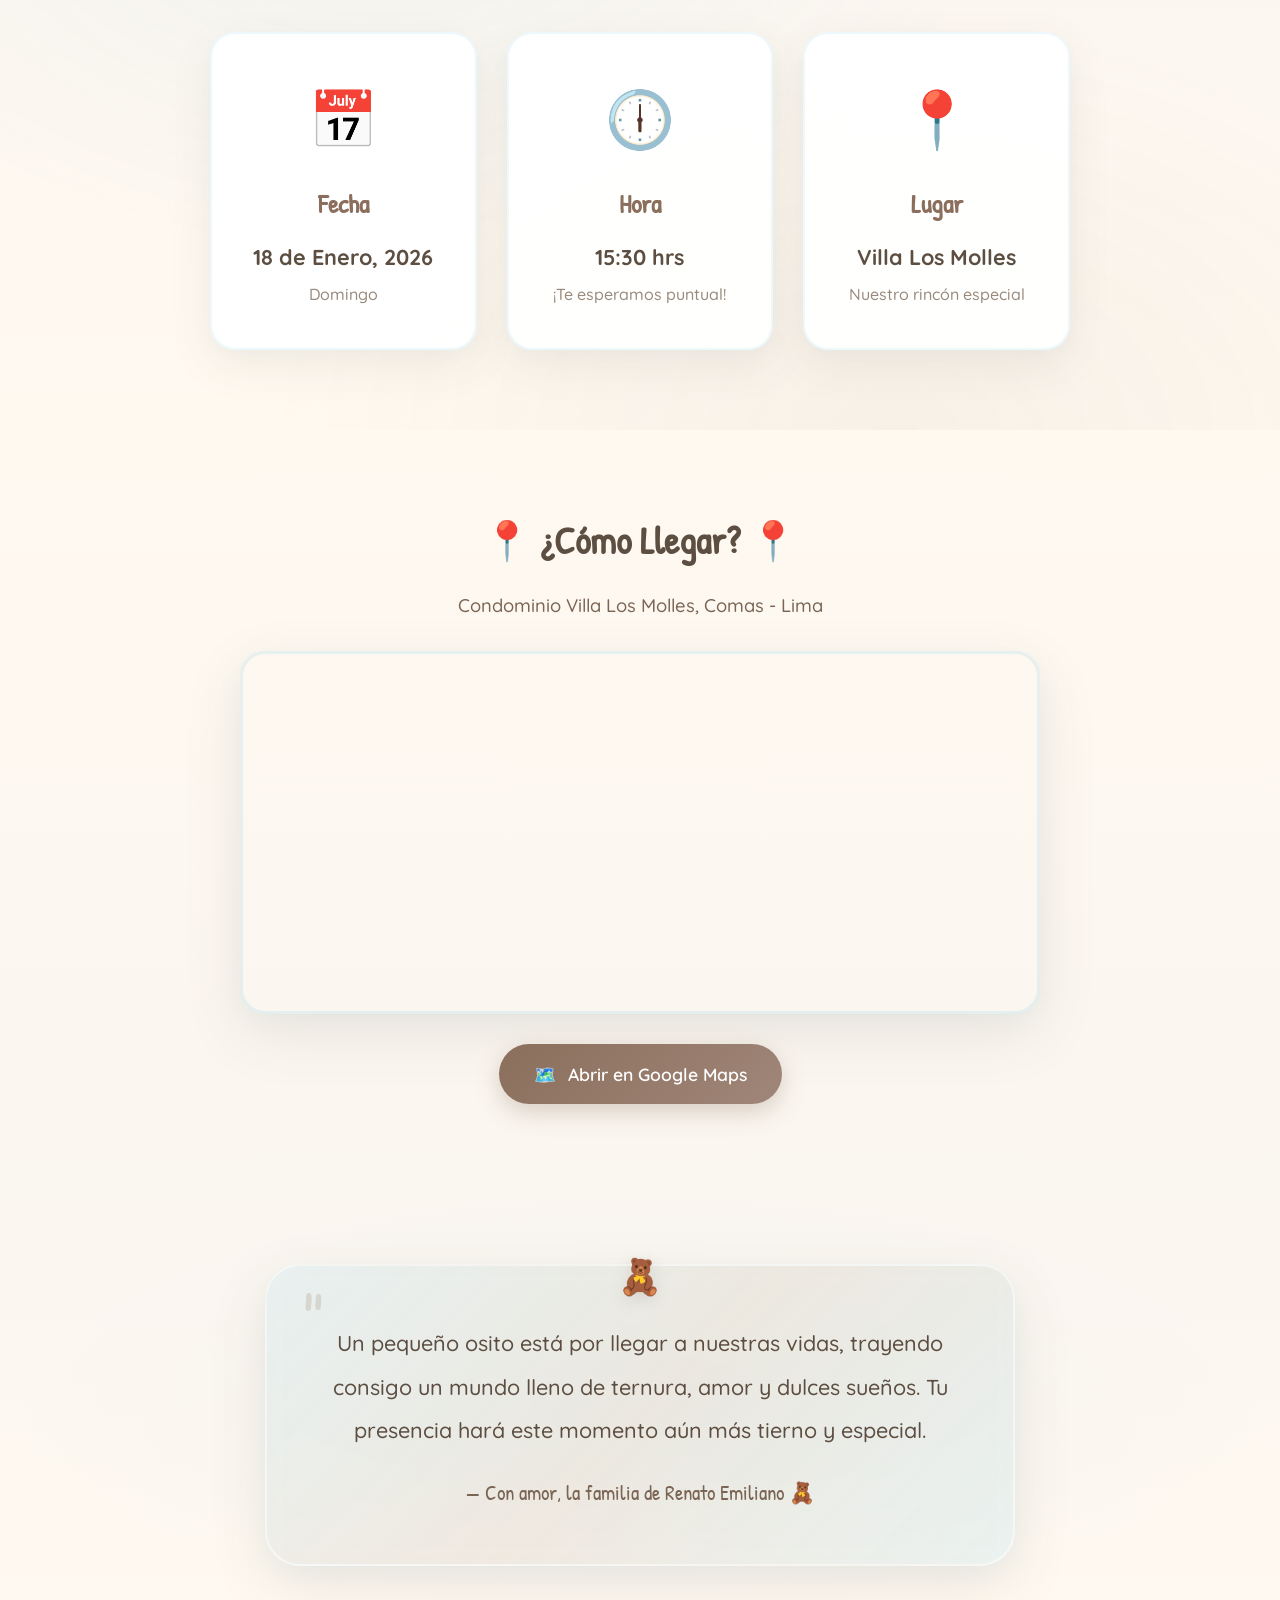
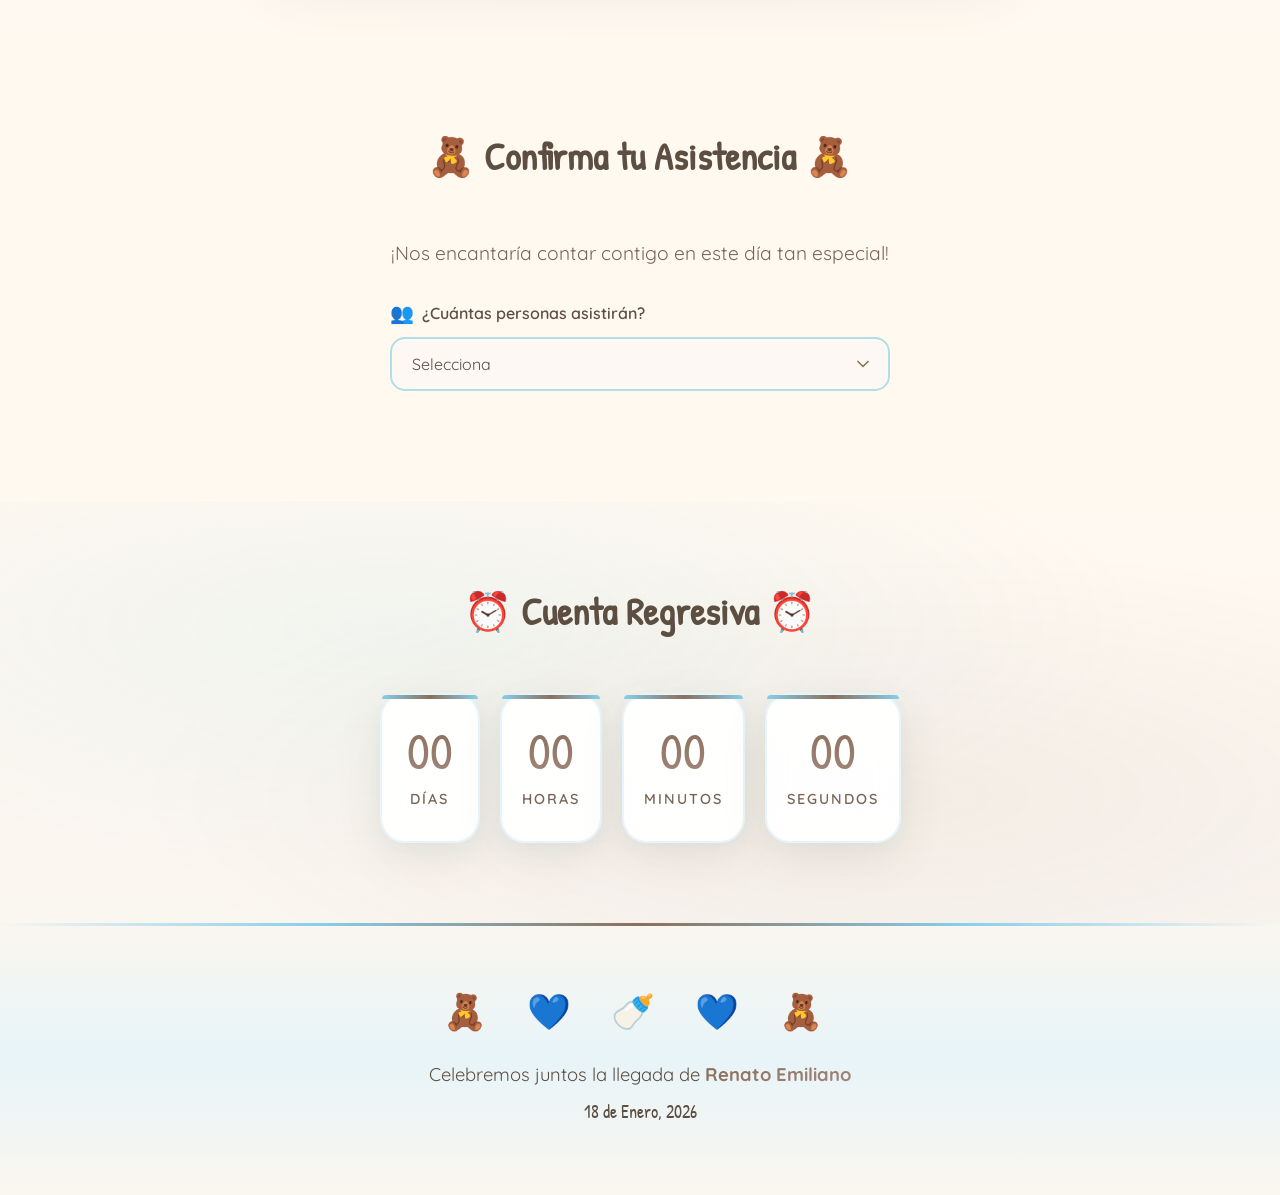
==== commit 85fe71c1: "add" ====
--- a/index.html
+++ b/index.html
@@ -4,9 +4,9 @@
 <head>
     <meta charset="UTF-8">
     <meta name="viewport" content="width=device-width, initial-scale=1.0">
-    <title>Baby Shower de Oliver Alessandro ⭐</title>
+    <title>Baby Shower de Renato Emiliano 🧸</title>
     <meta name="description"
-        content="Invitación al Baby Shower de Oliver Alessandro - Celebremos juntos la llegada de nuestro pequeño príncipe">
+        content="Invitación al Baby Shower de Renato Emiliano - Celebremos juntos la llegada de nuestro pequeño osito">
     <link rel="preconnect" href="https://fonts.googleapis.com">
     <link rel="preconnect" href="https://fonts.gstatic.com" crossorigin>
     <link
@@ -16,36 +16,17 @@
 </head>
 
 <body>
-    <!-- Animated Stars Background -->
-    <div class="stars-background">
-        <div class="star star-1">✦</div>
-        <div class="star star-2">✧</div>
-        <div class="star star-3">✦</div>
-        <div class="star star-4">★</div>
-        <div class="star star-5">✦</div>
-        <div class="star star-6">✧</div>
-        <div class="star star-7">★</div>
-        <div class="star star-8">✦</div>
-        <div class="star star-9">✧</div>
-        <div class="star star-10">★</div>
-        <div class="star star-11">✦</div>
-        <div class="star star-12">✧</div>
-    </div>
-
-    <!-- Floating Elements -->
+    <!-- Subtle Floating Elements -->
     <div class="floating-elements">
-        <div class="bee bee-1">⭐</div>
-        <div class="bee bee-2">✨</div>
-        <div class="bee bee-3">⭐</div>
-        <div class="honey-pot honey-1">🌙</div>
-        <div class="honey-pot honey-2">💫</div>
-        <div class="balloon balloon-1">🪐</div>
-        <div class="balloon balloon-2">🌟</div>
+        <div class="star star-1">🧸</div>
+        <div class="star star-5">💙</div>
+        <div class="star star-8">🧸</div>
+        <div class="star star-12">💙</div>
     </div>
 
     <!-- Floating RSVP Button -->
     <a href="#rsvp" class="floating-rsvp-btn" id="floating-rsvp-btn">
-        <span class="floating-btn-icon">⭐</span>
+        <span class="floating-btn-icon">🧸</span>
         <span class="floating-btn-text">Confirmar Asistencia</span>
     </a>
 
@@ -63,29 +44,21 @@
     <!-- Hero Section -->
     <section class="hero">
         <div class="hero-wrapper">
-            <!-- Image Card -->
-            <div class="hero-image-card">
-                <img src="images/principito.jpg" alt="El Principito" class="hero-image">
-                <div class="image-frame"></div>
-            </div>
-
             <!-- Content Card -->
             <div class="hero-content-card">
-                <div class="stars-decoration">✨ ⭐ ✨</div>
+                <div class="stars-decoration">🧸 💙 🧸</div>
                 <p class="subtitle animate-fade-in">Estás invitado al</p>
                 <h1 class="title animate-bounce-in">Baby Shower</h1>
                 <div class="divider-stars">
-                    <span>🌙</span>
                     <span class="divider-line"></span>
-                    <span>⭐</span>
+                    <span>🧸</span>
                     <span class="divider-line"></span>
-                    <span>🌙</span>
-                </div>
-                <p class="baby-name animate-fade-in-delay">de nuestro pequeño príncipe</p>
-                <h2 class="name animate-scale-in">Oliver Alessandro</h2>
+                </div>
+                <p class="baby-name animate-fade-in-delay">de nuestro pequeño osito</p>
+                <h2 class="name animate-scale-in">Renato Emiliano</h2>
                 <div class="hero-date">
                     <span class="date-icon">📅</span>
-                    <span>17 de Enero, 2026</span>
+                    <span>18 de Enero, 2026</span>
                 </div>
             </div>
         </div>
@@ -93,22 +66,22 @@
 
     <!-- Section Divider -->
     <div class="section-divider">
-        <span class="divider-star">✦</span>
+        <span class="divider-star">💙</span>
         <span class="divider-wave">〰️</span>
-        <span class="divider-star">⭐</span>
+        <span class="divider-star">🧸</span>
         <span class="divider-wave">〰️</span>
-        <span class="divider-star">✦</span>
+        <span class="divider-star">💙</span>
     </div>
 
     <!-- Parents Section -->
     <section class="parents-section">
         <div class="container">
             <div class="parents-card">
-                <div class="heart-decoration">⭐</div>
+                <div class="heart-decoration">🧸</div>
                 <p class="parents-intro">Con mucha alegría y emoción</p>
                 <h3 class="parents-names">Rosario & Alexander</h3>
-                <p class="parents-message">Te invitan a celebrar la próxima llegada de su pequeño príncipe a este
-                    maravilloso planeta</p>
+                <p class="parents-message">Te invitan a celebrar la próxima llegada de su pequeño osito a este
+                    maravilloso mundo</p>
             </div>
         </div>
     </section>
@@ -116,20 +89,20 @@
     <!-- Event Details -->
     <section class="details-section">
         <div class="container">
-            <h3 class="section-title">✨ Detalles del Evento ✨</h3>
+            <h3 class="section-title">🧸 Detalles del Evento 🧸</h3>
 
             <div class="details-grid">
                 <div class="detail-card">
                     <div class="detail-icon">📅</div>
                     <h4>Fecha</h4>
-                    <p class="detail-main">17 de Enero, 2026</p>
-                    <p class="detail-sub">Sábado</p>
+                    <p class="detail-main">18 de Enero, 2026</p>
+                    <p class="detail-sub">Domingo</p>
                 </div>
 
                 <div class="detail-card">
                     <div class="detail-icon">🕕</div>
                     <h4>Hora</h4>
-                    <p class="detail-main">17:30 hrs</p>
+                    <p class="detail-main">15:30 hrs</p>
                     <p class="detail-sub">¡Te esperamos puntual!</p>
                 </div>
 
@@ -169,11 +142,11 @@
             <div class="message-card">
                 <div class="quote-mark">"</div>
                 <p class="message-text">
-                    Un pequeño príncipe está por llegar a nuestras vidas,
-                    trayendo consigo un universo lleno de estrellas, amor y sueños.
-                    Tu presencia hará este momento aún más mágico y especial.
+                    Un pequeño osito está por llegar a nuestras vidas,
+                    trayendo consigo un mundo lleno de ternura, amor y dulces sueños.
+                    Tu presencia hará este momento aún más tierno y especial.
                 </p>
-                <p class="message-signature">— Con amor, la familia de Oliver Alessandro ⭐</p>
+                <p class="message-signature">— Con amor, la familia de Renato Emiliano 🧸</p>
             </div>
         </div>
     </section>
@@ -181,7 +154,7 @@
     <!-- RSVP Section -->
     <section class="rsvp-section" id="rsvp">
         <div class="container">
-            <h3 class="section-title">⭐ Confirma tu Asistencia ⭐</h3>
+            <h3 class="section-title">🧸 Confirma tu Asistencia 🧸</h3>
             <p class="rsvp-text">¡Nos encantaría contar contigo en este día tan especial!</p>
 
             <!-- RSVP Form -->
@@ -224,7 +197,7 @@
                 </div>
 
                 <button type="submit" class="submit-btn" id="submit-btn" style="display: none;">
-                    <span class="btn-icon">⭐</span>
+                    <span class="btn-icon">🧸</span>
                     Confirmar Asistencia
                 </button>
 
@@ -234,7 +207,7 @@
                 <div id="calendar-section" class="calendar-section" style="display: none;">
                     <p class="calendar-text">📅 ¡Añade el evento a tu calendario!</p>
                     <div class="calendar-buttons">
-                        <a href="https://calendar.google.com/calendar/render?action=TEMPLATE&text=Baby%20Shower%20de%20Oliver%20Alessandro&dates=20260117T173000/20260117T213000&details=No%20olvides%20el%20Baby%20Shower%20de%20Oliver%20Alessandro!&location=Condominios%20Villa%20Los%20Molles%2C%20Comas%2C%20Lima"
+                        <a href="https://calendar.google.com/calendar/render?action=TEMPLATE&text=Baby%20Shower%20de%20Renato%20Emiliano&dates=20260118T153000/20260118T193000&details=No%20olvides%20el%20Baby%20Shower%20de%20Renato%20Emiliano!&location=Condominios%20Villa%20Los%20Molles%2C%20Comas%2C%20Lima"
                             target="_blank" class="calendar-btn google-cal-btn">
                             <span>📱</span> Agregar a Google Calendar
                         </a>
@@ -274,9 +247,9 @@
 
     <!-- Footer -->
     <footer class="footer">
-        <div class="footer-decoration">⭐🌙✨💫🪐</div>
-        <p>Celebremos juntos la llegada de <strong>Oliver Alessandro</strong></p>
-        <p class="footer-date">17 de Enero, 2026</p>
+        <div class="footer-decoration">🧸 💙 🍼 💙 🧸</div>
+        <p>Celebremos juntos la llegada de <strong>Renato Emiliano</strong></p>
+        <p class="footer-date">18 de Enero, 2026</p>
     </footer>
 
     <script src="script.js"></script>
--- a/styles.css
+++ b/styles.css
@@ -1,34 +1,34 @@
-/* ===== CSS Variables - The Little Prince Theme ===== */
+/* ===== CSS Variables - Teddy Bear Theme ===== */
 :root {
-    /* Primary Colors - Starry Night & Gold */
-    --star-gold: #F4D03F;
-    --star-light: #F9E79F;
-    --night-blue: #1A237E;
-    --prince-blue: #3949AB;
-    --sky-blue: #5C6BC0;
-    --rose-pink: #E91E63;
+    /* Primary Colors - Baby Blue, Brown & Beige */
+    --star-gold: #87CEEB;
+    --star-light: #B0E0E6;
+    --night-blue: #8B6F5C;
+    --prince-blue: #A08679;
+    --sky-blue: #A7D8DE;
+    --rose-pink: #C4A484;
 
     /* Background & Neutral Colors */
-    --cream: #FFF8E7;
-    --cream-light: #FFFDF5;
-    --warm-white: #FEFCF3;
-    --night-dark: #0D1442;
-    --soft-navy: #283593;
+    --cream: #FAF6F0;
+    --cream-light: #FDF8F3;
+    --warm-white: #FFF9F0;
+    --night-dark: #5D4E42;
+    --soft-navy: #7A6555;
 
     /* Text Colors */
-    --text-dark: #1A237E;
-    --text-soft: #3949AB;
-    --text-light: #5C6BC0;
+    --text-dark: #5D4E42;
+    --text-soft: #7A6555;
+    --text-light: #9A8A7C;
 
     /* Gradients */
-    --starry-gradient: linear-gradient(135deg, #F4D03F 0%, #F9E79F 50%, #F4D03F 100%);
-    --night-gradient: linear-gradient(180deg, #1A237E 0%, #283593 50%, #3949AB 100%);
-    --card-gradient: linear-gradient(145deg, #FFFFFF 0%, #FFF8E7 100%);
+    --starry-gradient: linear-gradient(135deg, #87CEEB 0%, #B0E0E6 50%, #87CEEB 100%);
+    --night-gradient: linear-gradient(180deg, #8B6F5C 0%, #7A6555 50%, #A08679 100%);
+    --card-gradient: linear-gradient(145deg, #FFFFFF 0%, #FAF6F0 100%);
 
     /* Shadows */
-    --shadow-soft: 0 4px 20px rgba(26, 35, 126, 0.15);
-    --shadow-medium: 0 8px 30px rgba(26, 35, 126, 0.2);
-    --shadow-card: 0 10px 40px rgba(26, 35, 126, 0.15);
+    --shadow-soft: 0 4px 20px rgba(93, 78, 66, 0.12);
+    --shadow-medium: 0 8px 30px rgba(93, 78, 66, 0.18);
+    --shadow-card: 0 10px 40px rgba(93, 78, 66, 0.12);
 
     /* Fonts */
     --font-display: 'Patrick Hand', cursive;
@@ -44,13 +44,13 @@
 
 html {
     scroll-behavior: smooth;
-    background: #FFF8E7;
+    background: #FAF6F0;
     overscroll-behavior: none;
 }
 
 body {
     font-family: var(--font-body);
-    background: #FFF8E7;
+    background: #FAF6F0;
     color: var(--text-dark);
     line-height: 1.6;
     overflow-x: hidden;
@@ -189,7 +189,7 @@
     justify-content: center;
     gap: 15px;
     padding: 30px 0;
-    background: #FFF8E7;
+    background: #FAF6F0;
 }
 
 .divider-star {
@@ -499,8 +499,11 @@
     justify-content: center;
     text-align: center;
     position: relative;
-    background: #FFF8E7;
-    padding: 50px 20px 60px;
+    background:
+        radial-gradient(ellipse at 20% 20%, rgba(135, 206, 235, 0.15) 0%, transparent 50%),
+        radial-gradient(ellipse at 80% 80%, rgba(139, 111, 92, 0.1) 0%, transparent 50%),
+        linear-gradient(180deg, #E8F4F8 0%, #FAF6F0 40%, #FFF9F0 100%);
+    padding: 60px 20px 50px;
     overflow: hidden;
 }
 
@@ -510,8 +513,30 @@
     top: 0;
     left: 0;
     right: 0;
-    height: 8px;
-    background: var(--starry-gradient);
+    height: 5px;
+    background: linear-gradient(90deg, #87CEEB, #8B6F5C, #87CEEB);
+}
+
+.hero::after {
+    content: '🧸';
+    position: absolute;
+    top: 30px;
+    right: 10%;
+    font-size: 3rem;
+    opacity: 0.15;
+    animation: floatBear 4s ease-in-out infinite;
+}
+
+@keyframes floatBear {
+
+    0%,
+    100% {
+        transform: translateY(0) rotate(-5deg);
+    }
+
+    50% {
+        transform: translateY(-15px) rotate(5deg);
+    }
 }
 
 .hero-wrapper {
@@ -566,50 +591,103 @@
 
 /* Content Card */
 .hero-content-card {
-    background: rgba(255, 255, 255, 1);
-    border-radius: 30px;
-    padding: 40px 50px;
-    box-shadow: var(--shadow-card);
+    background: rgba(255, 255, 255, 0.95);
+    backdrop-filter: blur(20px);
+    -webkit-backdrop-filter: blur(20px);
+    border-radius: 35px;
+    padding: 45px 55px;
+    box-shadow:
+        0 25px 80px rgba(93, 78, 66, 0.12),
+        0 10px 30px rgba(135, 206, 235, 0.1),
+        inset 0 0 0 1px rgba(255, 255, 255, 0.6);
     position: relative;
-    max-width: 500px;
-    border: 2px solid rgba(244, 208, 63, 0.3);
+    max-width: 650px;
+    width: 95%;
+    border: 2px solid rgba(135, 206, 235, 0.25);
+    transition: transform 0.3s ease, box-shadow 0.3s ease;
+    display: flex;
+    flex-direction: column;
+    align-items: center;
+}
+
+.hero-content-card:hover {
+    transform: translateY(-5px);
+    box-shadow:
+        0 35px 100px rgba(93, 78, 66, 0.15),
+        0 15px 40px rgba(135, 206, 235, 0.12),
+        inset 0 0 0 1px rgba(255, 255, 255, 0.8);
+}
+
+.hero-content-card::before {
+    content: '';
+    position: absolute;
+    top: -2px;
+    left: -2px;
+    right: -2px;
+    bottom: -2px;
+    background: linear-gradient(135deg, rgba(135, 206, 235, 0.4), rgba(139, 111, 92, 0.3), rgba(135, 206, 235, 0.4));
+    border-radius: 37px;
+    z-index: -1;
+    opacity: 0.6;
+}
+
+.hero-content-card::after {
+    content: '🧸';
+    position: absolute;
+    top: -20px;
+    left: 50%;
+    transform: translateX(-50%);
+    font-size: 2.5rem;
+    filter: drop-shadow(0 4px 8px rgba(0, 0, 0, 0.1));
 }
 
 .stars-decoration {
-    font-size: 1.5rem;
-    margin-bottom: 10px;
-    letter-spacing: 10px;
+    font-size: 2rem;
+    margin-bottom: 12px;
+    letter-spacing: 20px;
 }
 
 .divider-stars {
     display: flex;
     align-items: center;
     justify-content: center;
-    gap: 15px;
-    margin: 15px 0 20px;
+    gap: 18px;
+    margin: 18px 0 20px;
 }
 
 .divider-line {
-    width: 60px;
-    height: 2px;
-    background: linear-gradient(90deg, transparent, var(--star-gold), transparent);
+    width: 70px;
+    height: 3px;
+    background: linear-gradient(90deg, transparent, #87CEEB, #8B6F5C, #87CEEB, transparent);
+    border-radius: 2px;
 }
 
 .hero-date {
     display: inline-flex;
     align-items: center;
-    gap: 10px;
+    gap: 12px;
     margin-top: 25px;
-    padding: 12px 25px;
-    background: linear-gradient(135deg, var(--night-blue) 0%, var(--prince-blue) 100%);
+    padding: 14px 32px;
+    background: linear-gradient(135deg, #8B6F5C 0%, #A08679 50%, #8B6F5C 100%);
     color: white;
     border-radius: 50px;
-    font-size: 1rem;
+    font-size: 1.05rem;
     font-weight: 600;
+    box-shadow:
+        0 8px 25px rgba(139, 111, 92, 0.3),
+        inset 0 1px 0 rgba(255, 255, 255, 0.2);
+    transition: all 0.3s ease;
+}
+
+.hero-date:hover {
+    transform: translateY(-2px) scale(1.02);
+    box-shadow:
+        0 12px 35px rgba(139, 111, 92, 0.35),
+        inset 0 1px 0 rgba(255, 255, 255, 0.3);
 }
 
 .date-icon {
-    font-size: 1.2rem;
+    font-size: 1.3rem;
 }
 
 /* Scroll Indicator */
@@ -659,25 +737,50 @@
 
 /* Desktop layout */
 @media (min-width: 900px) {
+    .hero {
+        padding: 70px 60px 60px;
+    }
+
     .hero-wrapper {
-        flex-direction: row;
+        flex-direction: column;
         justify-content: center;
-        gap: 60px;
-    }
-
-    .hero-image-card {
-        width: 350px;
-        height: 480px;
+        align-items: center;
+        gap: 30px;
+        max-width: 100%;
     }
 
     .hero-content-card {
-        text-align: left;
-        padding: 50px 60px;
+        text-align: center;
+        padding: 55px 100px;
+        max-width: 900px;
+        width: 90%;
+    }
+
+    .hero-content-card::after {
+        font-size: 3rem;
+        top: -25px;
     }
 
     .stars-decoration,
     .divider-stars {
-        justify-content: flex-start;
+        justify-content: center;
+    }
+
+    .stars-decoration {
+        font-size: 2.5rem;
+        letter-spacing: 30px;
+    }
+
+    .title {
+        font-size: 6rem;
+    }
+
+    .name {
+        font-size: 5.5rem;
+    }
+
+    .divider-line {
+        width: 100px;
     }
 }
 
@@ -707,45 +810,64 @@
 
 .subtitle {
     font-family: var(--font-body);
-    font-size: 1.1rem;
+    font-size: 1.2rem;
     color: var(--text-soft);
-    margin-bottom: 5px;
-    font-weight: 500;
-    letter-spacing: 2px;
+    margin-bottom: 10px;
+    font-weight: 600;
+    letter-spacing: 4px;
     text-transform: uppercase;
 }
 
 .title {
     font-family: var(--font-display);
-    font-size: 3.5rem;
-    color: var(--star-gold);
-    text-shadow: 2px 2px 0 var(--night-blue);
-    margin-bottom: 10px;
+    font-size: 5rem;
+    background: linear-gradient(135deg, #87CEEB 0%, #5B8FB9 50%, #87CEEB 100%);
+    -webkit-background-clip: text;
+    -webkit-text-fill-color: transparent;
+    background-clip: text;
+    margin-bottom: 15px;
     line-height: 1.1;
+    text-shadow: none;
+    animation: shimmer 3s ease-in-out infinite;
+}
+
+@keyframes shimmer {
+
+    0%,
+    100% {
+        opacity: 1;
+    }
+
+    50% {
+        opacity: 0.85;
+    }
 }
 
 .baby-name {
     font-family: var(--font-body);
-    font-size: 1.1rem;
+    font-size: 1.5rem;
     color: var(--text-soft);
-    margin-bottom: 8px;
+    margin-bottom: 15px;
+    font-weight: 500;
 }
 
 .name {
     font-family: var(--font-display);
-    font-size: 3rem;
-    color: var(--prince-blue);
-    text-shadow: 1px 1px 0 rgba(57, 73, 171, 0.2);
+    font-size: 4.5rem;
+    background: linear-gradient(135deg, #8B6F5C 0%, #A08679 100%);
+    -webkit-background-clip: text;
+    -webkit-text-fill-color: transparent;
+    background-clip: text;
     position: relative;
     display: inline-block;
 }
 
 .name::after {
-    content: '⭐';
+    content: '🧸';
     position: absolute;
     top: -15px;
-    right: -30px;
-    font-size: 1.5rem;
+    right: -35px;
+    font-size: 1.8rem;
     animation: wiggle 3s ease-in-out infinite;
 }
 
@@ -827,25 +949,52 @@
 
 /* ===== Parents Section ===== */
 .parents-section {
-    padding: 60px 20px;
-    background: #FFF8E7;
+    padding: 70px 20px;
+    background: linear-gradient(180deg, #FFF9F0 0%, #FAF6F0 100%);
     position: relative;
 }
 
 .parents-card {
-    background: var(--card-gradient);
-    border-radius: 30px;
-    padding: 50px 40px;
+    background: rgba(255, 255, 255, 0.95);
+    backdrop-filter: blur(15px);
+    border-radius: 35px;
+    padding: 50px 45px;
     text-align: center;
-    box-shadow: var(--shadow-card);
+    box-shadow:
+        0 20px 60px rgba(93, 78, 66, 0.1),
+        0 8px 25px rgba(135, 206, 235, 0.08);
     position: relative;
-    border: 3px solid var(--star-light);
+    border: 2px solid rgba(135, 206, 235, 0.2);
+    max-width: 700px;
+    margin: 0 auto;
+    transition: transform 0.3s ease, box-shadow 0.3s ease;
+}
+
+.parents-card:hover {
+    transform: translateY(-5px);
+    box-shadow:
+        0 30px 80px rgba(93, 78, 66, 0.12),
+        0 12px 35px rgba(135, 206, 235, 0.1);
+}
+
+.parents-card::before {
+    content: '';
+    position: absolute;
+    top: -2px;
+    left: -2px;
+    right: -2px;
+    bottom: -2px;
+    background: linear-gradient(135deg, rgba(135, 206, 235, 0.3), rgba(139, 111, 92, 0.2), rgba(135, 206, 235, 0.3));
+    border-radius: 37px;
+    z-index: -1;
+    opacity: 0.6;
 }
 
 .heart-decoration {
-    font-size: 3rem;
+    font-size: 3.5rem;
     margin-bottom: 20px;
     animation: pulse 2s ease-in-out infinite;
+    filter: drop-shadow(0 4px 8px rgba(0, 0, 0, 0.1));
 }
 
 @keyframes pulse {
@@ -861,23 +1010,27 @@
 }
 
 .parents-intro {
-    font-size: 1.1rem;
+    font-size: 1.15rem;
     color: var(--text-soft);
     margin-bottom: 15px;
+    font-weight: 500;
 }
 
 .parents-names {
     font-family: var(--font-display);
-    font-size: 2.8rem;
-    color: var(--star-gold);
+    font-size: 3rem;
+    background: linear-gradient(135deg, #8B6F5C 0%, #A08679 100%);
+    -webkit-background-clip: text;
+    -webkit-text-fill-color: transparent;
+    background-clip: text;
     margin-bottom: 20px;
 }
 
 .parents-message {
     font-size: 1.2rem;
     color: var(--text-soft);
-    line-height: 1.8;
-    max-width: 500px;
+    line-height: 1.9;
+    max-width: 550px;
     margin: 0 auto;
 }
 
@@ -885,13 +1038,14 @@
 .details-section {
     padding: 80px 20px;
     background:
-        radial-gradient(ellipse at center, rgba(255, 217, 61, 0.1) 0%, transparent 70%),
-        var(--warm-white);
+        radial-gradient(ellipse at 30% 0%, rgba(135, 206, 235, 0.08) 0%, transparent 50%),
+        radial-gradient(ellipse at 70% 100%, rgba(139, 111, 92, 0.06) 0%, transparent 50%),
+        linear-gradient(180deg, #FAF6F0 0%, #FFF9F0 100%);
 }
 
 .section-title {
     font-family: var(--font-display);
-    font-size: 2.2rem;
+    font-size: 2.4rem;
     color: var(--text-dark);
     text-align: center;
     margin-bottom: 50px;
@@ -899,90 +1053,133 @@
 
 .details-grid {
     display: grid;
-    grid-template-columns: repeat(auto-fit, minmax(250px, 1fr));
-    gap: 30px;
+    grid-template-columns: 1fr;
+    gap: 25px;
+    max-width: 1000px;
+    margin: 0 auto;
+}
+
+@media (min-width: 768px) {
+    .details-grid {
+        grid-template-columns: repeat(3, 1fr);
+        gap: 30px;
+    }
 }
 
 .detail-card {
-    background: var(--card-gradient);
+    background: rgba(255, 255, 255, 0.95);
+    backdrop-filter: blur(10px);
     border-radius: 25px;
     padding: 40px 30px;
     text-align: center;
-    box-shadow: var(--shadow-soft);
-    border: 2px solid var(--star-light);
-    transition: transform 0.3s ease, box-shadow 0.3s ease;
+    box-shadow:
+        0 15px 45px rgba(93, 78, 66, 0.08),
+        0 5px 15px rgba(135, 206, 235, 0.05);
+    border: 2px solid rgba(135, 206, 235, 0.15);
+    transition: all 0.4s cubic-bezier(0.175, 0.885, 0.32, 1.275);
+    position: relative;
+    overflow: hidden;
+}
+
+.detail-card::before {
+    content: '';
+    position: absolute;
+    top: 0;
+    left: 0;
+    right: 0;
+    height: 4px;
+    background: linear-gradient(90deg, #87CEEB, #8B6F5C, #87CEEB);
+    opacity: 0;
+    transition: opacity 0.3s ease;
 }
 
 .detail-card:hover {
-    transform: translateY(-5px);
-    box-shadow: var(--shadow-medium);
+    transform: translateY(-10px) scale(1.02);
+    box-shadow:
+        0 25px 60px rgba(93, 78, 66, 0.12),
+        0 10px 25px rgba(135, 206, 235, 0.08);
+}
+
+.detail-card:hover::before {
+    opacity: 1;
 }
 
 .detail-icon {
-    font-size: 3rem;
+    font-size: 3.5rem;
     margin-bottom: 20px;
+    transition: transform 0.3s ease;
+}
+
+.detail-card:hover .detail-icon {
+    transform: scale(1.15) rotate(5deg);
 }
 
 .detail-card h4 {
     font-family: var(--font-display);
-    font-size: 1.5rem;
+    font-size: 1.6rem;
     color: var(--night-blue);
     margin-bottom: 15px;
 }
 
 .detail-main {
-    font-size: 1.3rem;
-    font-weight: 600;
+    font-size: 1.35rem;
+    font-weight: 700;
     color: var(--text-dark);
-    margin-bottom: 5px;
+    margin-bottom: 8px;
 }
 
 .detail-sub {
-    font-size: 0.95rem;
+    font-size: 1rem;
     color: var(--text-light);
+    font-weight: 500;
 }
 
 /* ===== Map Section ===== */
 .map-section {
     padding: 80px 20px;
-    background: var(--cream);
+    background: linear-gradient(180deg, #FFF9F0 0%, #FAF6F0 100%);
 }
 
 .map-description {
     text-align: center;
-    font-size: 1.1rem;
+    font-size: 1.15rem;
     color: var(--text-soft);
     margin-top: -30px;
     margin-bottom: 30px;
+    font-weight: 500;
 }
 
 .map-container {
-    border-radius: 20px;
+    border-radius: 25px;
     overflow: hidden;
-    box-shadow: var(--shadow-card);
-    border: 3px solid var(--star-light);
+    box-shadow:
+        0 20px 60px rgba(93, 78, 66, 0.1),
+        0 8px 25px rgba(135, 206, 235, 0.08);
+    border: 3px solid rgba(135, 206, 235, 0.2);
+    max-width: 800px;
+    margin: 0 auto;
 }
 
 .map-btn {
     display: inline-flex;
     align-items: center;
-    gap: 10px;
-    margin-top: 25px;
-    padding: 15px 30px;
-    background: var(--starry-gradient);
-    color: var(--text-dark);
+    gap: 12px;
+    margin-top: 30px;
+    padding: 16px 35px;
+    background: linear-gradient(135deg, #8B6F5C 0%, #A08679 100%);
+    color: white;
     text-decoration: none;
     border-radius: 50px;
     font-family: var(--font-body);
     font-size: 1.1rem;
     font-weight: 600;
-    box-shadow: 0 6px 20px rgba(245, 166, 35, 0.3);
+    box-shadow: 0 8px 25px rgba(139, 111, 92, 0.3);
     transition: all 0.3s ease;
 }
 
 .map-btn:hover {
-    transform: translateY(-3px);
-    box-shadow: 0 8px 25px rgba(245, 166, 35, 0.4);
+    transform: translateY(-3px) scale(1.02);
+    box-shadow: 0 12px 35px rgba(139, 111, 92, 0.4);
 }
 
 .map-section .container {
@@ -992,41 +1189,60 @@
 /* ===== Message Section ===== */
 .message-section {
     padding: 80px 20px;
-    background: var(--cream);
+    background:
+        radial-gradient(ellipse at 50% 50%, rgba(135, 206, 235, 0.06) 0%, transparent 70%),
+        linear-gradient(180deg, #FAF6F0 0%, #FFF9F0 100%);
 }
 
 .message-card {
-    background: var(--starry-gradient);
-    border-radius: 30px;
-    padding: 50px 40px;
+    background: linear-gradient(135deg, rgba(135, 206, 235, 0.15) 0%, rgba(139, 111, 92, 0.1) 50%, rgba(135, 206, 235, 0.15) 100%);
+    backdrop-filter: blur(10px);
+    border-radius: 35px;
+    padding: 55px 45px;
     text-align: center;
     position: relative;
-    box-shadow: var(--shadow-medium);
+    box-shadow:
+        0 20px 60px rgba(93, 78, 66, 0.1),
+        0 8px 25px rgba(135, 206, 235, 0.08);
+    border: 2px solid rgba(255, 255, 255, 0.5);
+    max-width: 750px;
+    margin: 0 auto;
+}
+
+.message-card::before {
+    content: '🧸';
+    position: absolute;
+    top: -18px;
+    left: 50%;
+    transform: translateX(-50%);
+    font-size: 2.2rem;
+    filter: drop-shadow(0 4px 8px rgba(0, 0, 0, 0.1));
 }
 
 .quote-mark {
     font-family: var(--font-display);
-    font-size: 6rem;
-    color: rgba(255, 255, 255, 0.4);
+    font-size: 5rem;
+    color: rgba(139, 111, 92, 0.2);
     position: absolute;
-    top: 10px;
-    left: 30px;
+    top: 20px;
+    left: 35px;
     line-height: 1;
 }
 
 .message-text {
-    font-size: 1.3rem;
+    font-size: 1.35rem;
     color: var(--text-dark);
-    line-height: 1.9;
-    max-width: 600px;
-    margin: 0 auto 20px;
+    line-height: 2;
+    max-width: 620px;
+    margin: 0 auto 25px;
     position: relative;
     z-index: 1;
+    font-weight: 500;
 }
 
 .message-signature {
     font-family: var(--font-display);
-    font-size: 1.2rem;
+    font-size: 1.3rem;
     color: var(--text-soft);
 }
 
@@ -1543,90 +1759,113 @@
 .countdown-section {
     padding: 80px 20px;
     background:
-        radial-gradient(ellipse at center, rgba(244, 208, 63, 0.15) 0%, transparent 70%),
-        linear-gradient(180deg, #FFF8E7 0%, #E8EAF6 100%);
+        radial-gradient(ellipse at 30% 30%, rgba(135, 206, 235, 0.1) 0%, transparent 60%),
+        radial-gradient(ellipse at 70% 70%, rgba(139, 111, 92, 0.08) 0%, transparent 60%),
+        linear-gradient(180deg, #FFF9F0 0%, #FAF6F0 100%);
     text-align: center;
 }
 
 .countdown {
     display: flex;
     justify-content: center;
-    gap: 15px;
+    gap: 20px;
     flex-wrap: wrap;
-    margin-top: 30px;
+    margin-top: 35px;
 }
 
 .countdown-item {
-    background: linear-gradient(180deg, #FFFFFF 0%, #FFF8DC 100%);
-    border-radius: 20px;
-    padding: 25px 15px;
-    min-width: 85px;
+    background: rgba(255, 255, 255, 0.95);
+    backdrop-filter: blur(15px);
+    border-radius: 25px;
+    padding: 30px 20px;
+    min-width: 100px;
     text-align: center;
     box-shadow:
-        0 10px 30px rgba(26, 35, 126, 0.1),
-        0 0 0 3px var(--star-gold);
-    transition: transform 0.3s ease;
+        0 15px 45px rgba(93, 78, 66, 0.1),
+        0 5px 15px rgba(135, 206, 235, 0.08);
+    border: 2px solid rgba(135, 206, 235, 0.2);
+    transition: all 0.4s cubic-bezier(0.175, 0.885, 0.32, 1.275);
+    position: relative;
+}
+
+.countdown-item::before {
+    content: '';
+    position: absolute;
+    top: 0;
+    left: 0;
+    right: 0;
+    height: 4px;
+    background: linear-gradient(90deg, #87CEEB, #8B6F5C, #87CEEB);
+    border-radius: 25px 25px 0 0;
 }
 
 .countdown-item:hover {
-    transform: translateY(-8px);
+    transform: translateY(-10px) scale(1.05);
+    box-shadow:
+        0 25px 60px rgba(93, 78, 66, 0.15),
+        0 10px 25px rgba(135, 206, 235, 0.1);
 }
 
 .countdown-number {
     display: block;
     font-family: var(--font-display);
-    font-size: 2.8rem;
-    background: linear-gradient(180deg, var(--star-gold) 0%, #E8A600 100%);
+    font-size: 3.2rem;
+    background: linear-gradient(180deg, #8B6F5C 0%, #A08679 100%);
     -webkit-background-clip: text;
     -webkit-text-fill-color: transparent;
     background-clip: text;
     line-height: 1;
-    margin-bottom: 8px;
-    animation: countPulse 2s ease-in-out infinite;
-}
-
-@keyframes countPulse {
-
-    0%,
-    100% {
-        transform: scale(1);
-    }
-
-    50% {
-        transform: scale(1.05);
-    }
+    margin-bottom: 10px;
 }
 
 .countdown-label {
-    font-size: 0.85rem;
-    color: var(--prince-blue);
+    font-size: 0.9rem;
+    color: var(--text-soft);
     text-transform: uppercase;
-    letter-spacing: 1px;
+    letter-spacing: 2px;
     font-weight: 600;
 }
 
 /* ===== Footer ===== */
 .footer {
-    padding: 50px 20px;
-    background: var(--starry-gradient);
+    padding: 60px 20px;
+    background: linear-gradient(180deg, #FAF6F0 0%, #E8F4F8 50%, #FAF6F0 100%);
     text-align: center;
+    position: relative;
+}
+
+.footer::before {
+    content: '';
+    position: absolute;
+    top: 0;
+    left: 0;
+    right: 0;
+    height: 3px;
+    background: linear-gradient(90deg, transparent, #87CEEB, #8B6F5C, #87CEEB, transparent);
 }
 
 .footer-decoration {
-    font-size: 2rem;
+    font-size: 2.2rem;
     margin-bottom: 20px;
-    letter-spacing: 10px;
+    letter-spacing: 15px;
 }
 
 .footer p {
-    font-size: 1.1rem;
+    font-size: 1.15rem;
     color: var(--text-dark);
-    margin-bottom: 5px;
+    margin-bottom: 8px;
+}
+
+.footer p strong {
+    background: linear-gradient(135deg, #8B6F5C 0%, #A08679 100%);
+    -webkit-background-clip: text;
+    -webkit-text-fill-color: transparent;
+    background-clip: text;
 }
 
 .footer-date {
     font-family: var(--font-display);
-    font-size: 1.3rem;
+    font-size: 1.4rem;
     color: var(--text-soft);
 }
 
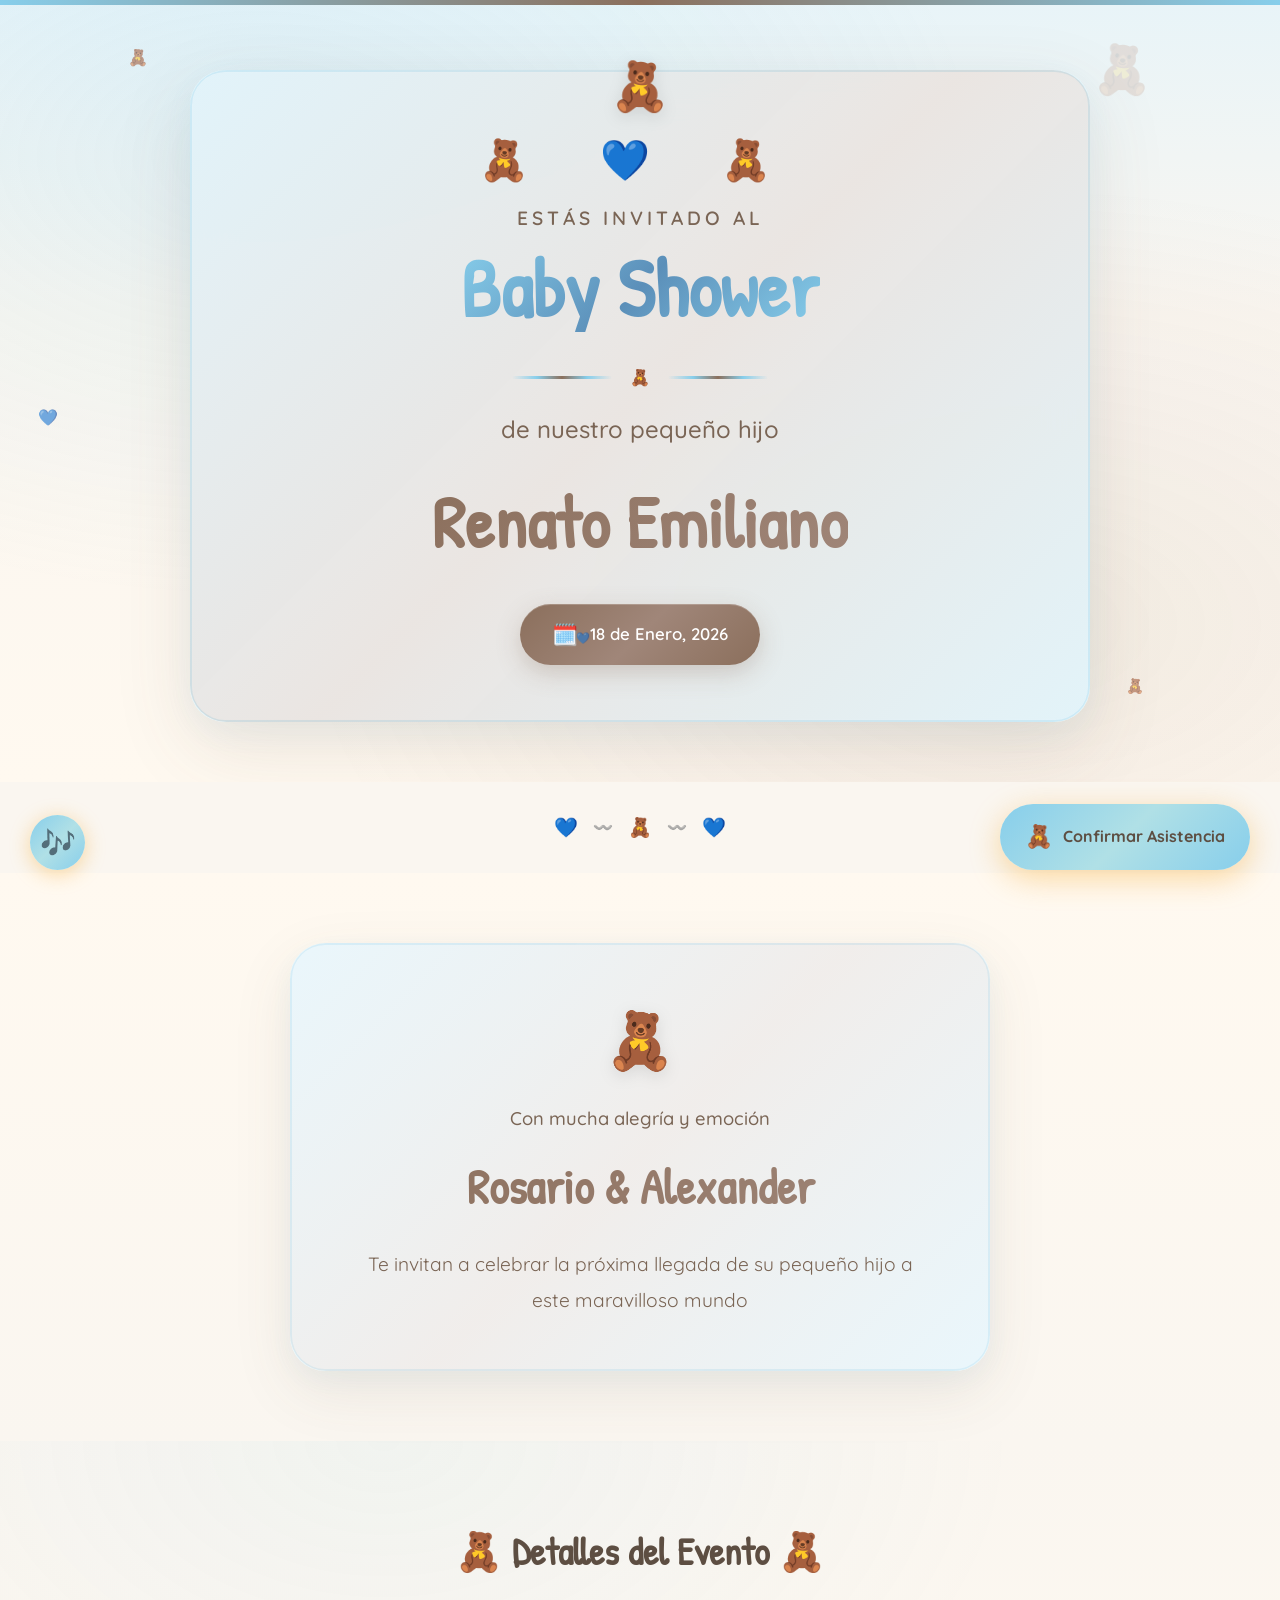
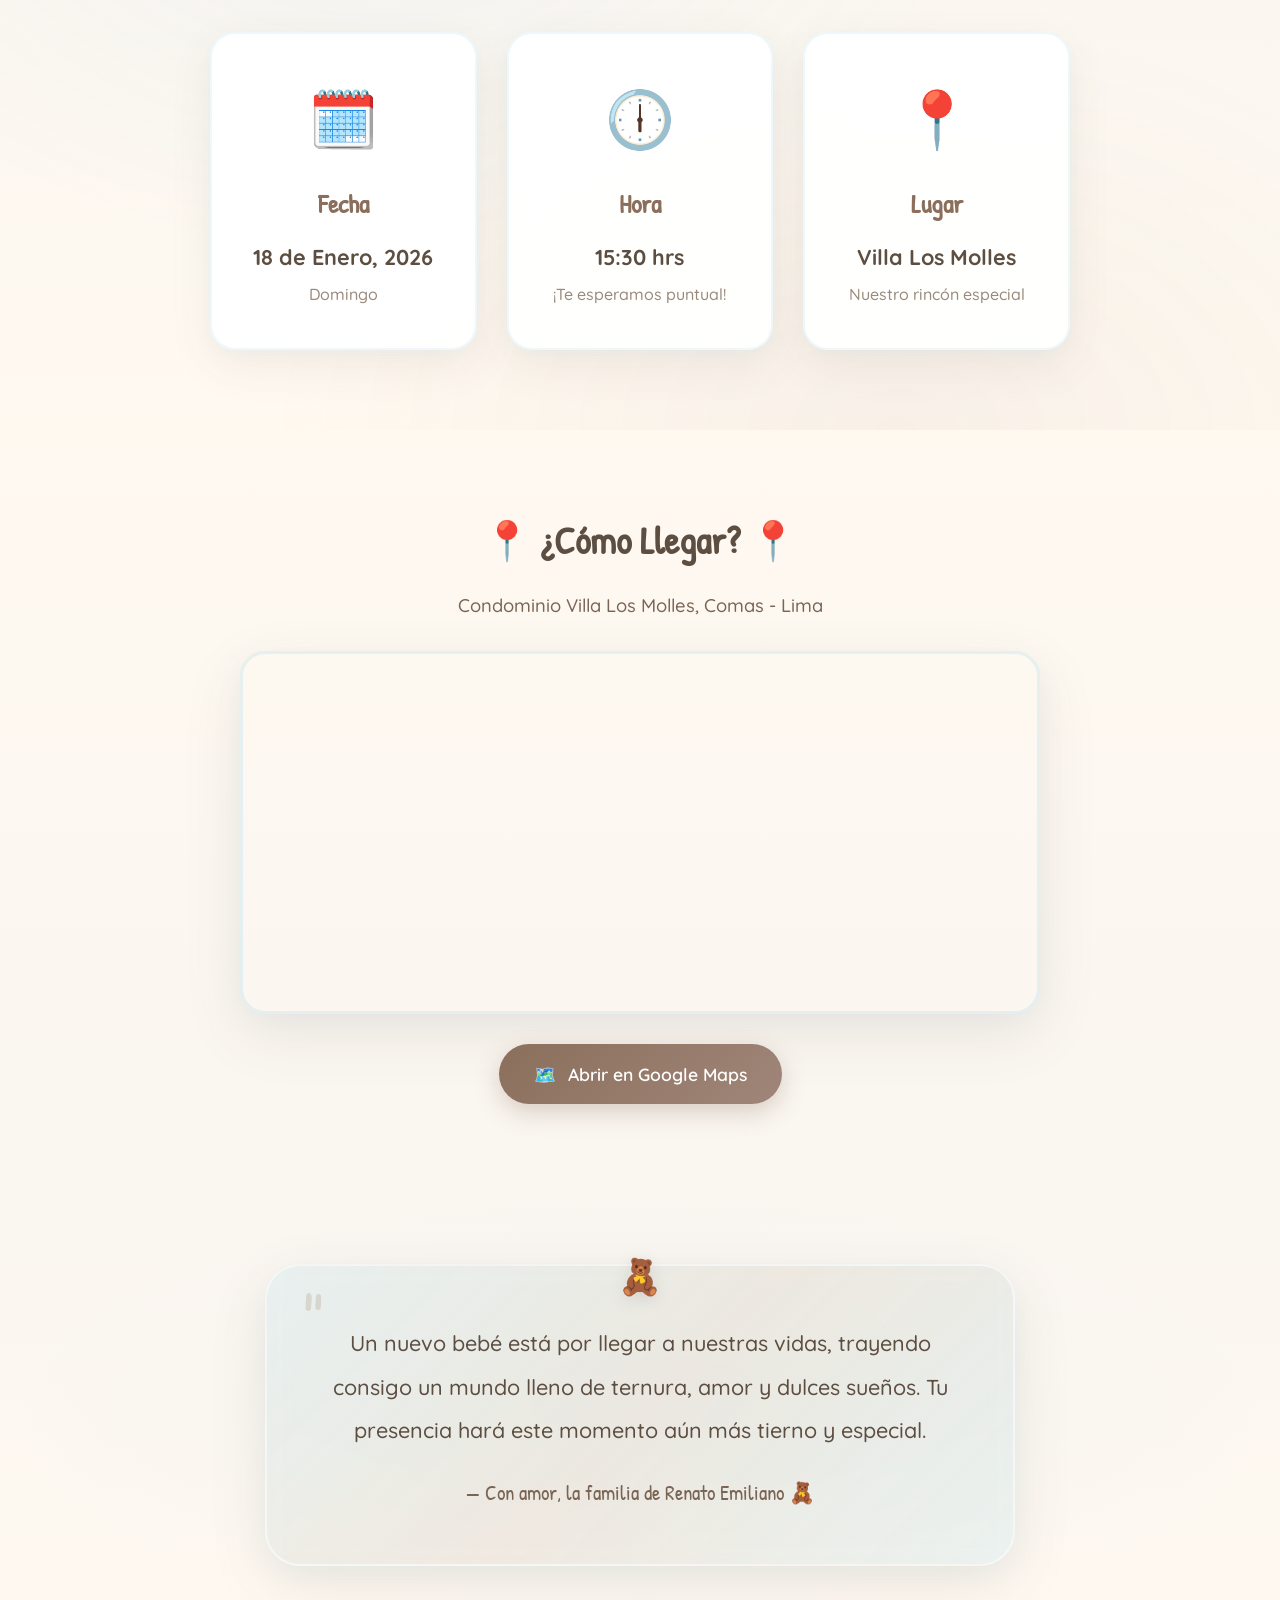
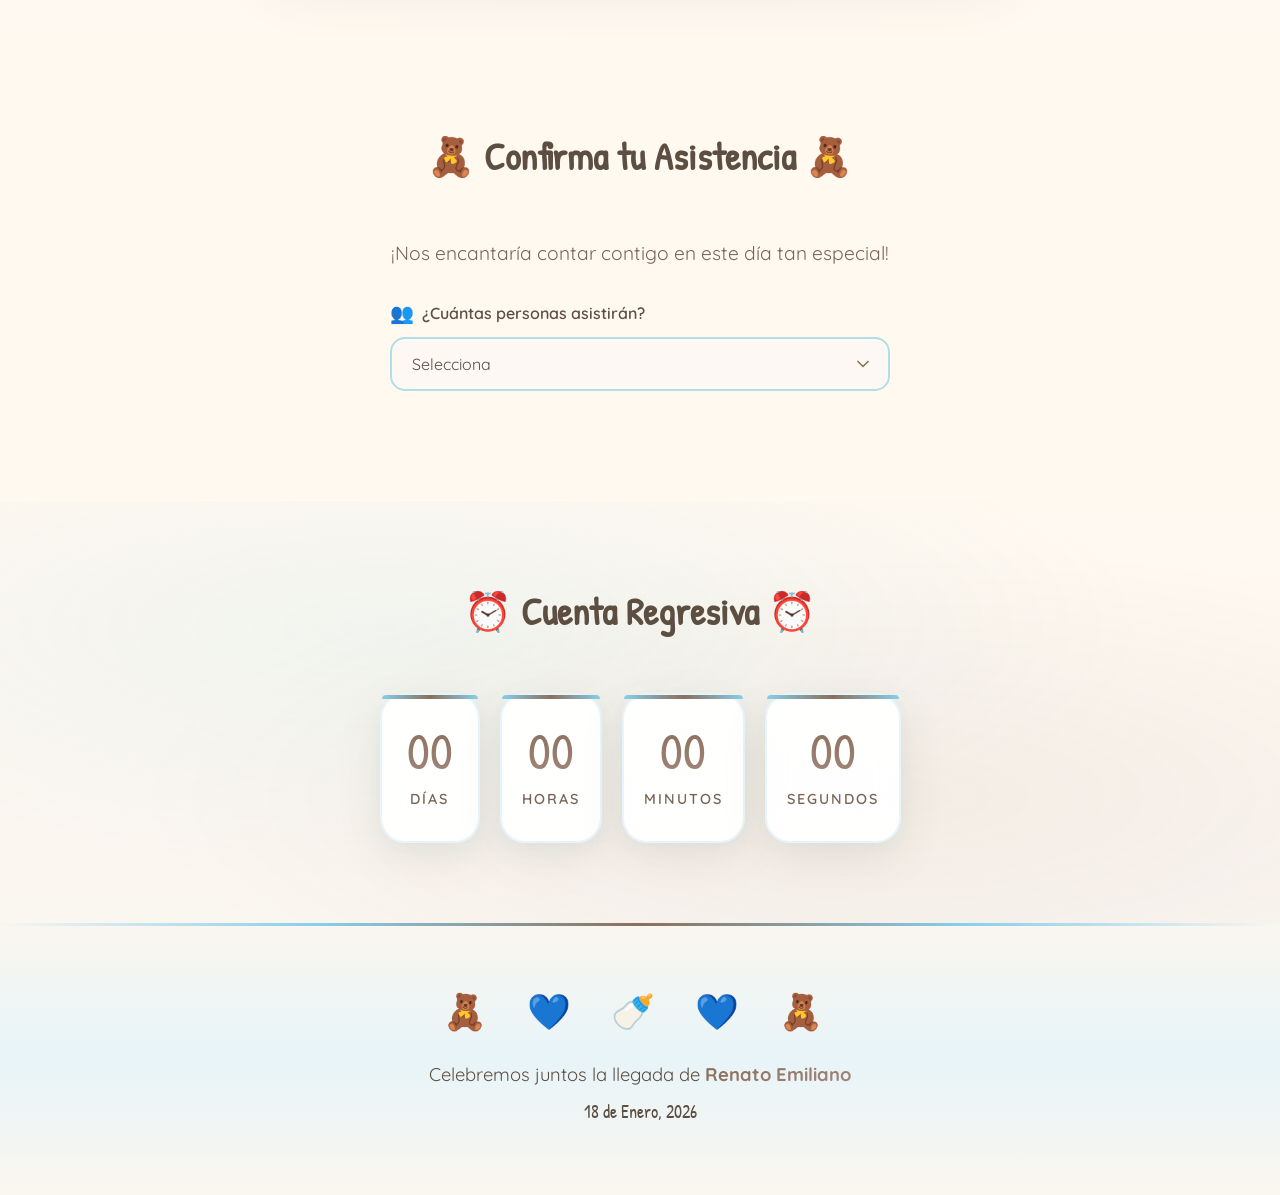
==== commit 1c17a6d1: "add" ====
--- a/index.html
+++ b/index.html
@@ -6,7 +6,7 @@
     <meta name="viewport" content="width=device-width, initial-scale=1.0">
     <title>Baby Shower de Renato Emiliano 🧸</title>
     <meta name="description"
-        content="Invitación al Baby Shower de Renato Emiliano - Celebremos juntos la llegada de nuestro pequeño osito">
+        content="Invitación al Baby Shower de Renato Emiliano - Celebremos juntos la llegada de nuestro pequeño hijo">
     <link rel="preconnect" href="https://fonts.googleapis.com">
     <link rel="preconnect" href="https://fonts.gstatic.com" crossorigin>
     <link
@@ -54,10 +54,10 @@
                     <span>🧸</span>
                     <span class="divider-line"></span>
                 </div>
-                <p class="baby-name animate-fade-in-delay">de nuestro pequeño osito</p>
+                <p class="baby-name animate-fade-in-delay">de nuestro pequeño hijo</p>
                 <h2 class="name animate-scale-in">Renato Emiliano</h2>
                 <div class="hero-date">
-                    <span class="date-icon">📅</span>
+                    <span class="date-icon">🗓️</span>
                     <span>18 de Enero, 2026</span>
                 </div>
             </div>
@@ -80,7 +80,7 @@
                 <div class="heart-decoration">🧸</div>
                 <p class="parents-intro">Con mucha alegría y emoción</p>
                 <h3 class="parents-names">Rosario & Alexander</h3>
-                <p class="parents-message">Te invitan a celebrar la próxima llegada de su pequeño osito a este
+                <p class="parents-message">Te invitan a celebrar la próxima llegada de su pequeño hijo a este
                     maravilloso mundo</p>
             </div>
         </div>
@@ -93,7 +93,7 @@
 
             <div class="details-grid">
                 <div class="detail-card">
-                    <div class="detail-icon">📅</div>
+                    <div class="detail-icon">🗓️</div>
                     <h4>Fecha</h4>
                     <p class="detail-main">18 de Enero, 2026</p>
                     <p class="detail-sub">Domingo</p>
@@ -142,7 +142,7 @@
             <div class="message-card">
                 <div class="quote-mark">"</div>
                 <p class="message-text">
-                    Un pequeño osito está por llegar a nuestras vidas,
+                    Un nuevo bebé está por llegar a nuestras vidas,
                     trayendo consigo un mundo lleno de ternura, amor y dulces sueños.
                     Tu presencia hará este momento aún más tierno y especial.
                 </p>
@@ -205,7 +205,7 @@
 
                 <!-- Calendar Download Button (hidden initially) -->
                 <div id="calendar-section" class="calendar-section" style="display: none;">
-                    <p class="calendar-text">📅 ¡Añade el evento a tu calendario!</p>
+                    <p class="calendar-text">🗓️ ¡Añade el evento a tu calendario!</p>
                     <div class="calendar-buttons">
                         <a href="https://calendar.google.com/calendar/render?action=TEMPLATE&text=Baby%20Shower%20de%20Renato%20Emiliano&dates=20260118T153000/20260118T193000&details=No%20olvides%20el%20Baby%20Shower%20de%20Renato%20Emiliano!&location=Condominios%20Villa%20Los%20Molles%2C%20Comas%2C%20Lima"
                             target="_blank" class="calendar-btn google-cal-btn">
